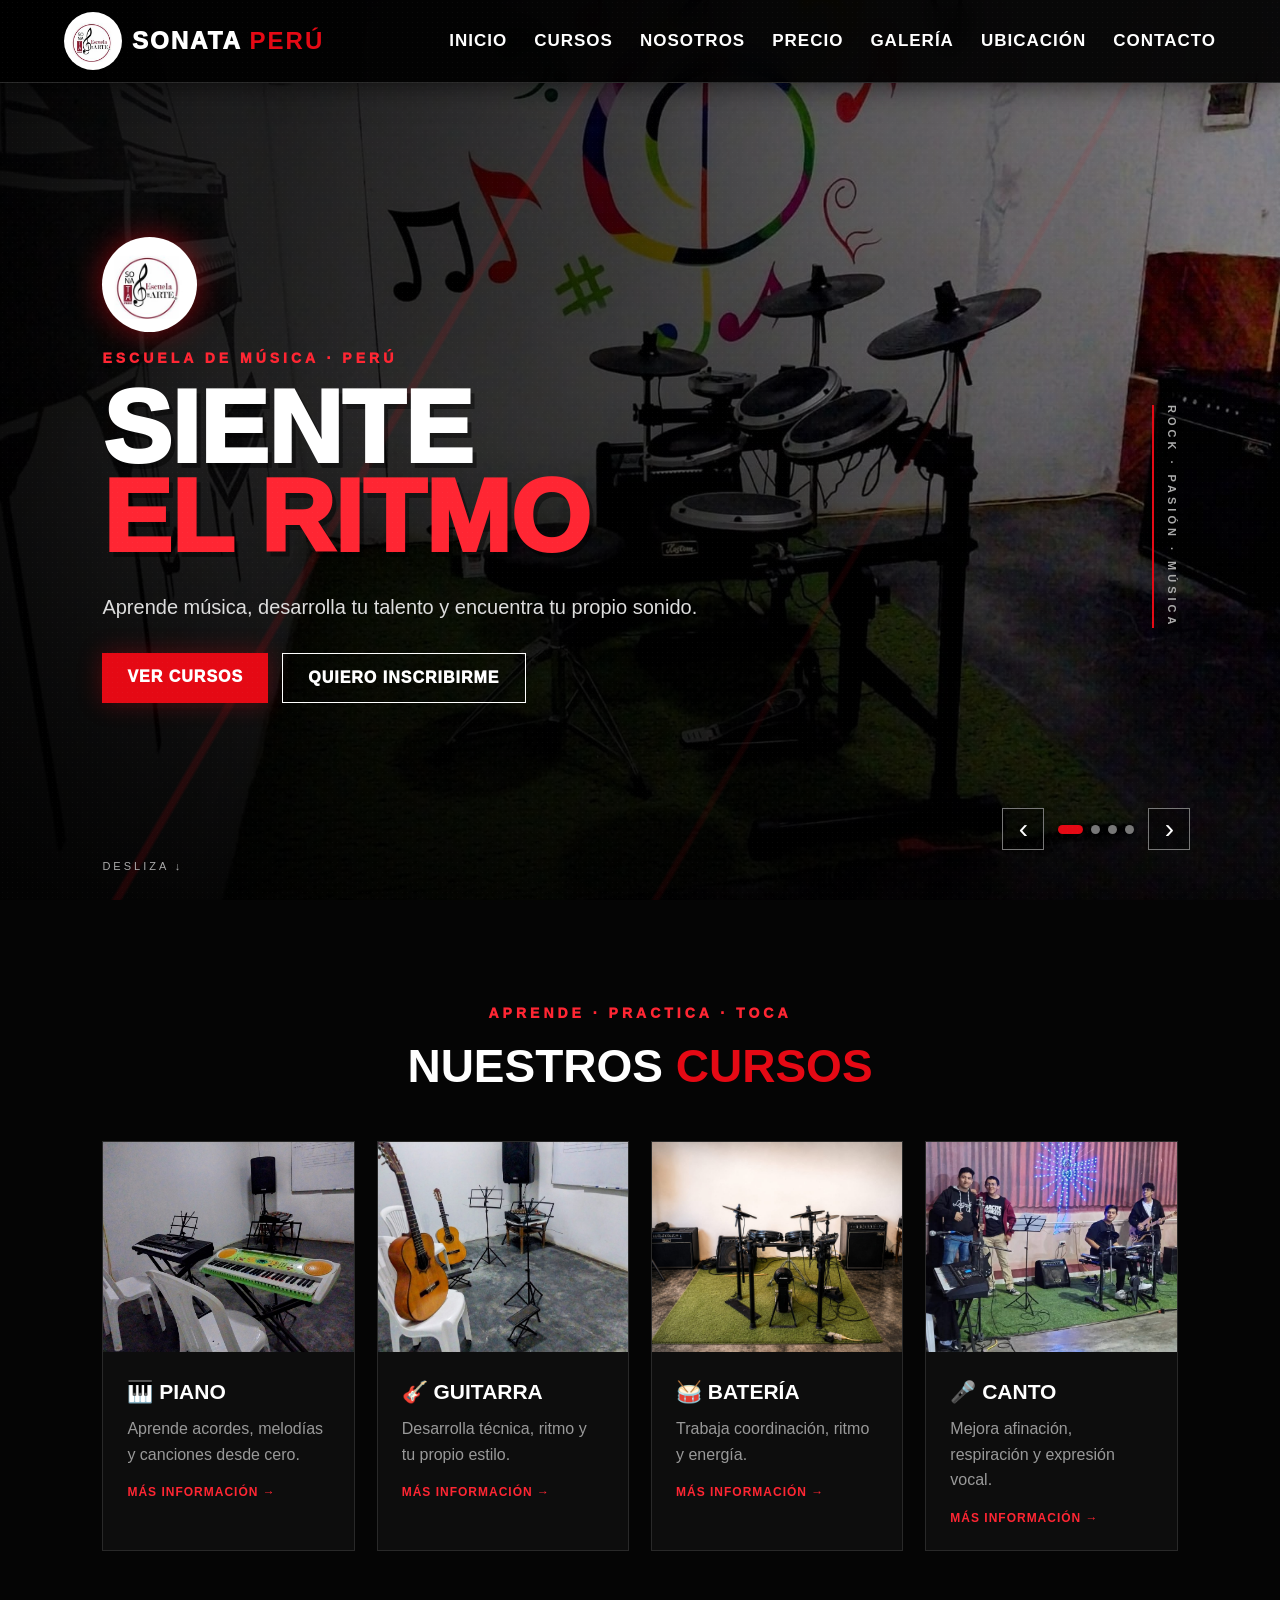
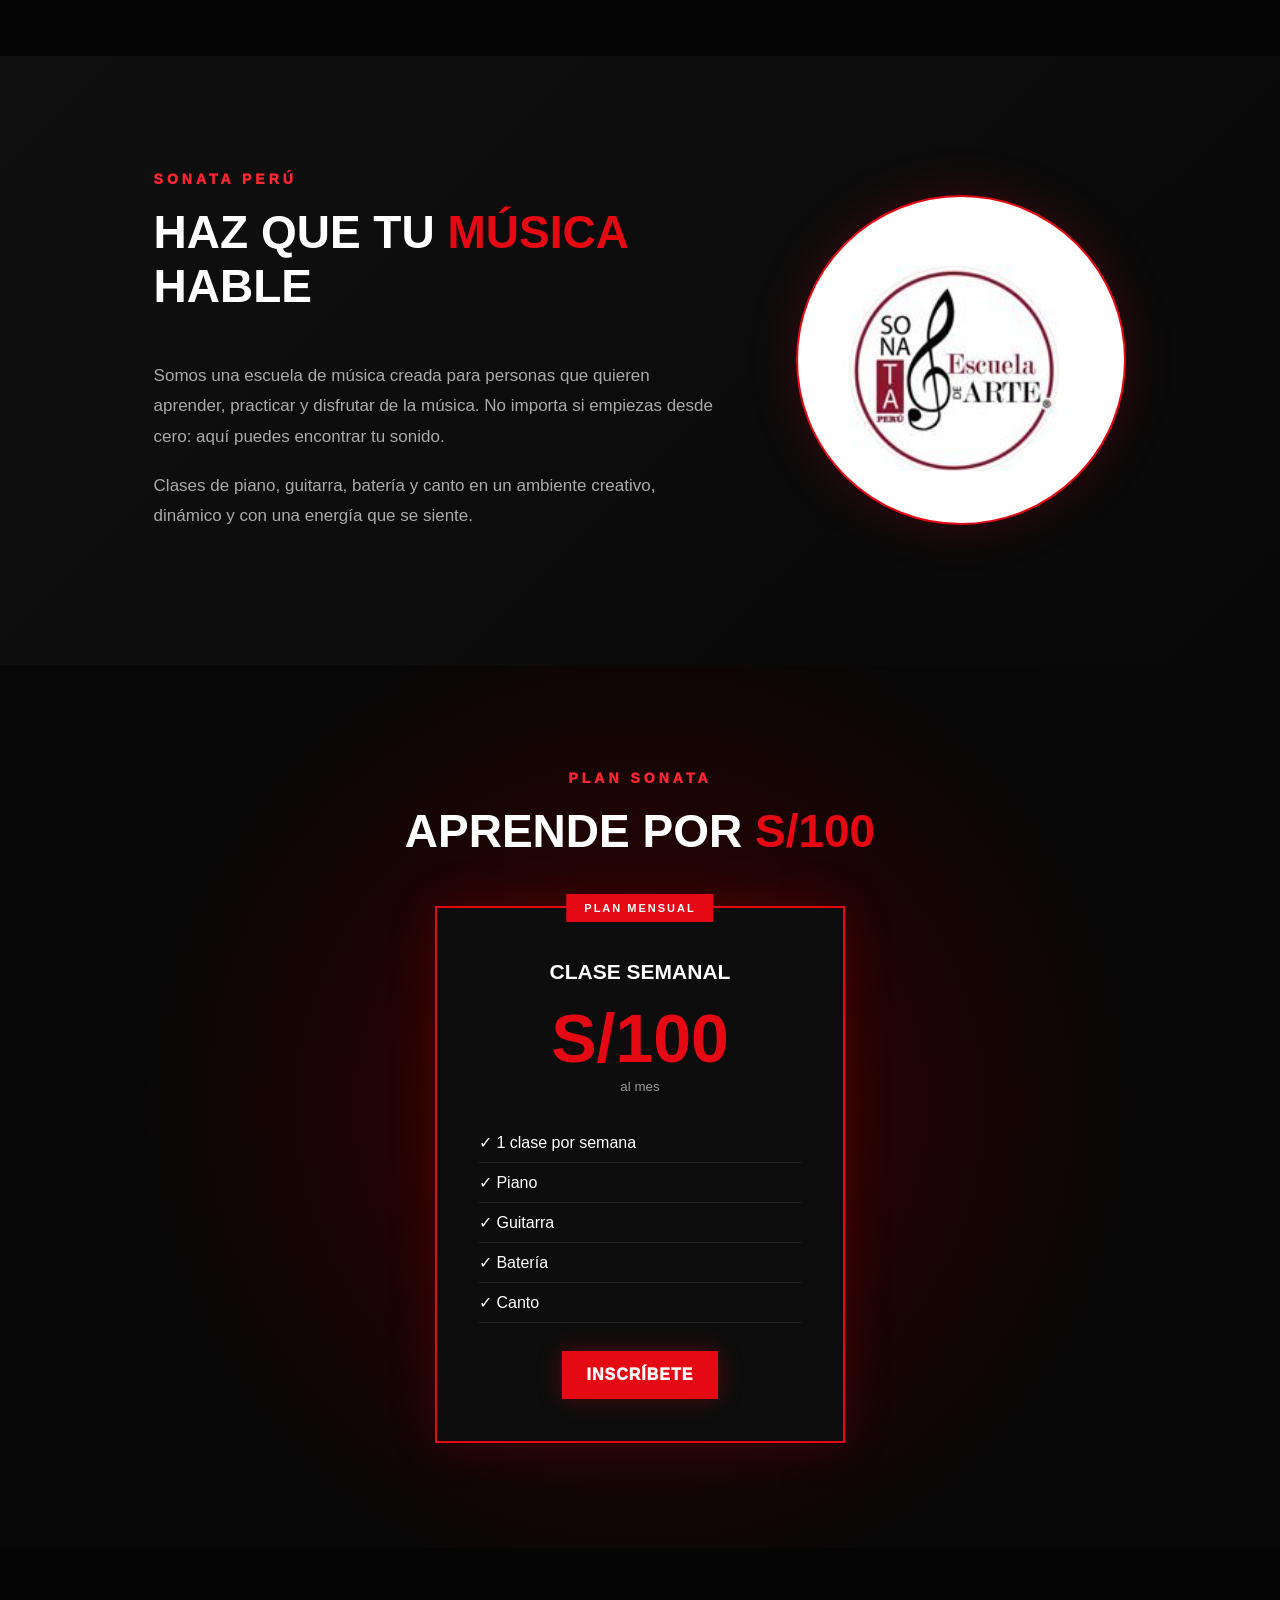
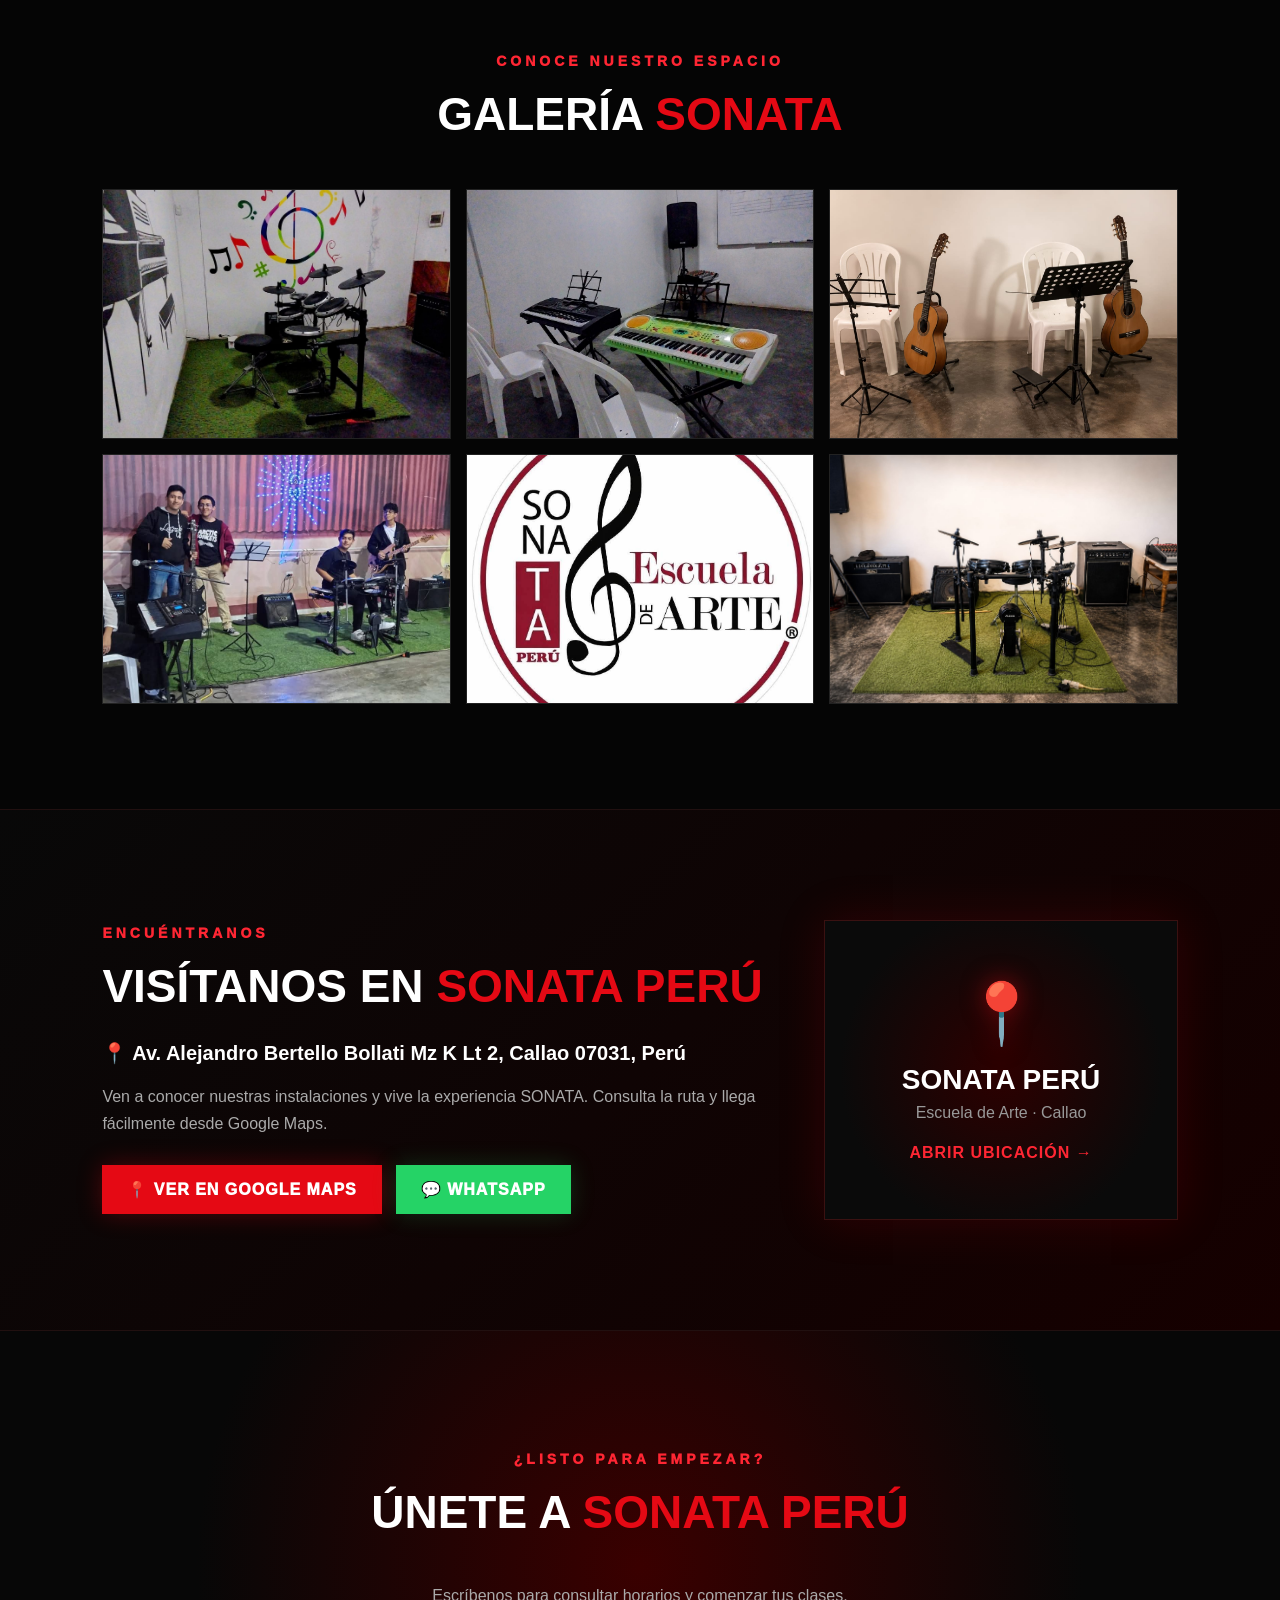
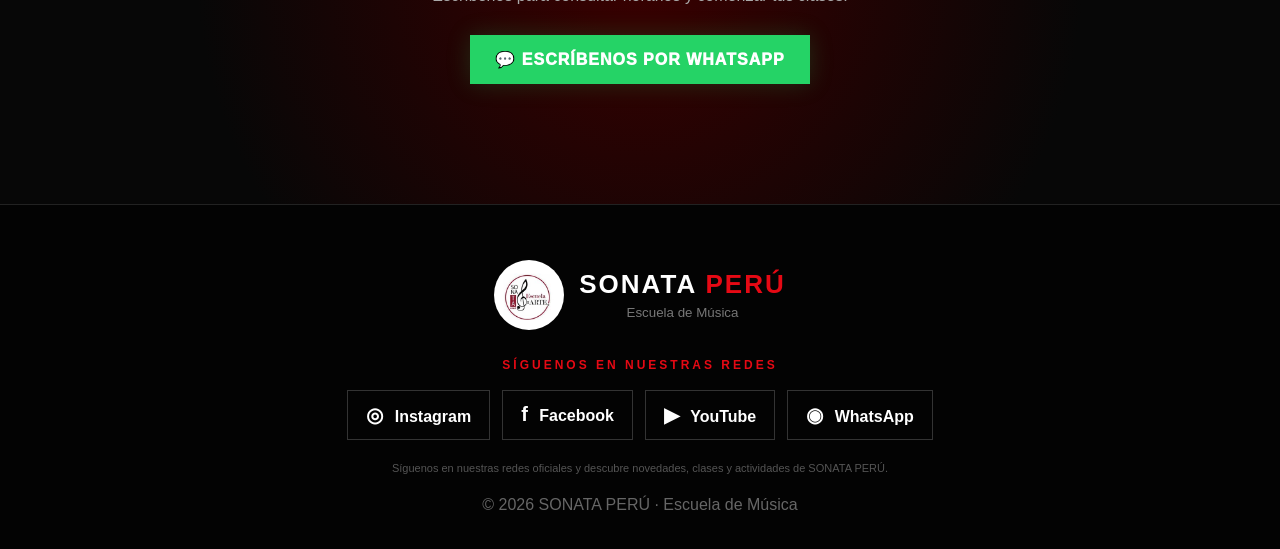
==== index.html @ c135acdc "Add files via upload" ====
<!DOCTYPE html>
<html lang="es">
<head>
<meta charset="UTF-8">
<meta name="viewport" content="width=device-width, initial-scale=1.0">
<title>SONATA PERÚ | Escuela de Música</title>
<link rel="stylesheet" href="estilos.css">
</head>
<body>
<header>
  <a class="brand" href="#inicio">
    <img src="img/logo-sonata.png" alt="Logo SONATA Perú">
    <span>SONATA <b>PERÚ</b></span>
  </a>
  <nav>
    <a href="#inicio">INICIO</a><a href="#cursos">CURSOS</a><a href="#nosotros">NOSOTROS</a><a href="#precio">PRECIO</a><a href="#galeria">GALERÍA</a><a href="#ubicacion">UBICACIÓN</a><a href="#contacto">CONTACTO</a>
  </nav>
</header>

<main>
<section id="inicio" class="hero">
  <div class="rock-lines"></div>
  <div class="slider">
    <div class="slide active" style="background-image:url('img/bateria-sala.jpeg')"></div>
    <div class="slide" style="background-image:url('img/piano-sala.jpeg')"></div>
    <div class="slide" style="background-image:url('img/guitarras.jpeg')"></div>
    <div class="slide" style="background-image:url('img/banda.jpeg')"></div>
  </div>
  <div class="hero-overlay"></div>
  <div class="hero-content">
    <div class="mini-logo"><img src="img/logo-sonata.png" alt="SONATA Perú"></div>
    <p class="eyebrow">ESCUELA DE MÚSICA · PERÚ</p>
    <h1 id="heroTitle">SIENTE<br><span>EL RITMO</span></h1>
    <p id="heroText">Aprende música, desarrolla tu talento y encuentra tu propio sonido.</p>
    <div class="buttons"><a href="#cursos" class="btn primary">VER CURSOS</a><a href="#contacto" class="btn outline">QUIERO INSCRIBIRME</a></div>
  </div>
  <div class="slider-controls"><button id="prev">‹</button><div class="dots"></div><button id="next">›</button></div>
  <div class="scroll">DESLIZA ↓</div>
  <div class="hero-badge">ROCK · PASIÓN · MÚSICA</div>
</section>

<section id="cursos" class="section">
  <p class="eyebrow">APRENDE · PRACTICA · TOCA</p><h2>NUESTROS <span>CURSOS</span></h2>
  <div class="cards">
    <article class="card"><img src="img/piano-sala.jpeg"><div><b>🎹 PIANO</b><p>Aprende acordes, melodías y canciones desde cero.</p><a href="#contacto">MÁS INFORMACIÓN →</a></div></article>
    <article class="card"><img src="img/guitarras.jpeg"><div><b>🎸 GUITARRA</b><p>Desarrolla técnica, ritmo y tu propio estilo.</p><a href="#contacto">MÁS INFORMACIÓN →</a></div></article>
    <article class="card"><img src="img/bateria-estudio.jpeg"><div><b>🥁 BATERÍA</b><p>Trabaja coordinación, ritmo y energía.</p><a href="#contacto">MÁS INFORMACIÓN →</a></div></article>
    <article class="card"><img src="img/banda.jpeg"><div><b>🎤 CANTO</b><p>Mejora afinación, respiración y expresión vocal.</p><a href="#contacto">MÁS INFORMACIÓN →</a></div></article>
  </div>
</section>

<section id="nosotros" class="about">
  <div><p class="eyebrow">SONATA PERÚ</p><h2>HAZ QUE TU <span>MÚSICA</span> HABLE</h2>
  <p>Somos una escuela de música creada para personas que quieren aprender, practicar y disfrutar de la música. No importa si empiezas desde cero: aquí puedes encontrar tu sonido.</p>
  <p>Clases de piano, guitarra, batería y canto en un ambiente creativo, dinámico y con una energía que se siente.</p></div>
  <div class="logo-frame"><img src="img/logo-sonata.png" alt="Logo oficial de SONATA Perú"></div>
</section>

<section id="precio" class="section price-section">
 <p class="eyebrow">PLAN SONATA</p><h2>APRENDE POR <span>S/100</span></h2>
 <div class="price"><div class="price-tag">PLAN MENSUAL</div><h3>CLASE SEMANAL</h3><strong>S/100</strong><small>al mes</small><ul><li>✓ 1 clase por semana</li><li>✓ Piano</li><li>✓ Guitarra</li><li>✓ Batería</li><li>✓ Canto</li></ul><a href="#contacto" class="btn primary">INSCRÍBETE</a></div>
</section>

<section id="galeria" class="section"><p class="eyebrow">CONOCE NUESTRO ESPACIO</p><h2>GALERÍA <span>SONATA</span></h2>
<div class="gallery"><img src="img/bateria-sala.jpeg"><img src="img/piano-sala.jpeg"><img src="img/guitarras2.jpeg"><img src="img/banda.jpeg"><img src="img/guitarras3.jpeg"><img src="img/bateria-estudio.jpeg"></div>
</section>

<section id="ubicacion" class="location-section"><div><p class="eyebrow">ENCUÉNTRANOS</p><h2>VISÍTANOS EN <span>SONATA PERÚ</span></h2><p class="location-address">📍 Av. Alejandro Bertello Bollati Mz K Lt 2, Callao 07031, Perú</p><p class="location-text">Ven a conocer nuestras instalaciones y vive la experiencia SONATA. Consulta la ruta y llega fácilmente desde Google Maps.</p><div class="location-buttons"><a class="btn primary" href="https://maps.app.goo.gl/HPvCJ8mak3hGMn3d7" target="_blank" rel="noopener">📍 VER EN GOOGLE MAPS</a><a class="btn whatsapp" href="https://wa.me/51992581904?text=Hola%20SONATA%20PER%C3%9A%2C%20quiero%20informaci%C3%B3n%20sobre%20las%20clases.">💬 WHATSAPP</a></div></div><div class="map-card"><div class="map-icon">📍</div><strong>SONATA PERÚ</strong><span>Escuela de Arte · Callao</span><a href="https://maps.app.goo.gl/HPvCJ8mak3hGMn3d7" target="_blank" rel="noopener">ABRIR UBICACIÓN →</a></div></section>

<section id="contacto" class="contact"><p class="eyebrow">¿LISTO PARA EMPEZAR?</p><h2>ÚNETE A <span>SONATA PERÚ</span></h2><p>Escríbenos para consultar horarios y comenzar tus clases.</p><a class="btn whatsapp" href="https://wa.me/51992581904?text=Hola%20SONATA%20PER%C3%9A%2C%20quiero%20informaci%C3%B3n%20sobre%20las%20clases.">💬 ESCRÍBENOS POR WHATSAPP</a></section>
</main>

<footer>
  <div class="footer-brand"><img src="img/logo-sonata.png" alt="SONATA Perú"><div><strong>SONATA <span>PERÚ</span></strong><small>Escuela de Música</small></div></div>
  <div class="social-title">SÍGUENOS EN NUESTRAS REDES</div>
  <div class="socials">
    <a href="https://www.instagram.com/sonataperu/" target="_blank" rel="noopener" aria-label="Instagram"><span>◎</span> Instagram</a>
    <a href="https://www.facebook.com/share/g/1BpsoDe1qm/" target="_blank" rel="noopener" aria-label="Facebook"><span>f</span> Facebook</a>
    <a href="https://www.youtube.com/@sonataperu9492" target="_blank" rel="noopener" aria-label="YouTube"><span>▶</span> YouTube</a>
    <a href="https://wa.me/51992581904" aria-label="WhatsApp"><span>◉</span> WhatsApp</a>
  </div>
  <p class="social-note">Síguenos en nuestras redes oficiales y descubre novedades, clases y actividades de SONATA PERÚ.</p>
  <p>© 2026 SONATA PERÚ · Escuela de Música</p>
</footer>
<script src="script.js"></script>
</body>
</html>
---- estilos.css ----
*{margin:0;padding:0;box-sizing:border-box;scroll-behavior:smooth}
:root{--red:#e50914;--red2:#ff2633;--black:#050505;--dark:#101010;--gray:#999}
body{font-family:Arial,Helvetica,sans-serif;background:var(--black);color:#fff;overflow-x:hidden}
body:before{content:"";position:fixed;inset:0;pointer-events:none;opacity:.035;background-image:radial-gradient(#fff .7px,transparent .7px);background-size:5px 5px;z-index:2000}
header{position:fixed;top:0;left:0;width:100%;padding:12px 5%;display:flex;justify-content:space-between;align-items:center;background:rgba(0,0,0,.92);backdrop-filter:blur(10px);z-index:1000;border-bottom:1px solid #292929;box-shadow:0 4px 25px rgba(0,0,0,.5)}
.brand{display:flex;align-items:center;gap:10px;color:#fff;text-decoration:none}.brand img{width:58px;height:58px;object-fit:contain;border-radius:50%;background:#fff;padding:2px}.brand>span{font-size:24px;font-weight:950;letter-spacing:2px}.brand b{color:var(--red)}
nav{display:flex;gap:27px;align-items:center}nav a{color:#fff;text-decoration:none;font-size:17px;font-weight:900;letter-spacing:1px;transition:.3s;position:relative}nav a:after{content:"";position:absolute;left:0;bottom:-7px;width:0;height:2px;background:var(--red);transition:.3s}nav a:hover{color:var(--red)}nav a:hover:after{width:100%}
.hero{height:100vh;min-height:680px;position:relative;overflow:hidden;display:flex;align-items:center;padding:100px 8% 60px}.slider,.slide,.hero-overlay{position:absolute;inset:0}.slide{background-size:cover;background-position:center;opacity:0;transform:scale(1.06);transition:opacity 1s ease,transform 5s ease}.slide.active{opacity:1;transform:scale(1)}
.hero-overlay{background:linear-gradient(90deg,rgba(0,0,0,.93) 0%,rgba(0,0,0,.67) 48%,rgba(0,0,0,.25) 100%),linear-gradient(0deg,rgba(0,0,0,.8),transparent 50%)}
.rock-lines{position:absolute;inset:0;z-index:2;pointer-events:none;background:linear-gradient(120deg,transparent 0 35%,rgba(229,9,20,.12) 35.2% 35.5%,transparent 35.7% 65%,rgba(229,9,20,.08) 65.2% 65.4%,transparent 65.6%)}
.hero-content{position:relative;z-index:3;max-width:760px}.mini-logo{width:95px;height:95px;border-radius:50%;background:#fff;padding:4px;margin-bottom:18px;box-shadow:0 0 30px rgba(229,9,20,.55)}.mini-logo img{width:100%;height:100%;object-fit:contain;border-radius:50%}.eyebrow{color:var(--red2);font-weight:950;letter-spacing:4px;font-size:14px;margin-bottom:18px}.hero h1{font-size:clamp(58px,8vw,110px);line-height:.86;font-weight:950;text-shadow:4px 5px 0 rgba(0,0,0,.4)}.hero h1 span{color:var(--red2)}.hero-content>p:not(.eyebrow){font-size:20px;line-height:1.6;color:#ddd;max-width:620px;margin:30px 0}.buttons{display:flex;gap:14px;flex-wrap:wrap}.btn{display:inline-block;padding:15px 25px;text-decoration:none;font-weight:950;letter-spacing:1px;transition:.3s}.primary{background:var(--red);color:#fff;box-shadow:0 0 25px rgba(229,9,20,.3)}.primary:hover{background:#fff;color:var(--red);transform:translateY(-3px);box-shadow:0 0 30px rgba(255,255,255,.25)}.outline{border:1px solid #fff;color:#fff}.outline:hover{background:#fff;color:#000}
.hero-badge{position:absolute;z-index:4;right:8%;top:45%;writing-mode:vertical-rl;letter-spacing:4px;font-weight:900;color:#aaa;font-size:11px;border-left:2px solid var(--red);padding-left:12px}.slider-controls{position:absolute;z-index:5;right:7%;bottom:50px;display:flex;align-items:center;gap:14px}.slider-controls button{background:rgba(0,0,0,.35);color:#fff;border:1px solid #777;width:42px;height:42px;font-size:28px;cursor:pointer}.dots{display:flex;gap:8px}.dot{width:9px;height:9px;border-radius:50%;background:#777;cursor:pointer}.dot.active{background:var(--red);width:25px;border-radius:5px}.scroll{position:absolute;z-index:4;bottom:28px;left:8%;font-size:11px;letter-spacing:3px;color:#aaa}
.section{padding:105px 8%;text-align:center}.section h2,.about h2,.contact h2{font-size:46px;margin-bottom:48px}.section h2 span,.about h2 span,.contact h2 span{color:var(--red)}
.cards{display:grid;grid-template-columns:repeat(4,1fr);gap:22px}.card{background:#0d0d0d;border:1px solid #292929;text-align:left;transition:.3s;overflow:hidden;position:relative}.card:before{content:"";position:absolute;top:0;left:0;width:100%;height:3px;background:var(--red);transform:scaleX(0);transform-origin:left;transition:.3s}.card:hover:before{transform:scaleX(1)}.card:hover{transform:translateY(-8px);border-color:var(--red);box-shadow:0 15px 40px rgba(229,9,20,.2)}.card img{width:100%;height:210px;object-fit:cover}.card div{padding:24px}.card b{font-size:21px}.card p{color:#999;line-height:1.6;margin-top:12px}.card a{display:inline-block;margin-top:18px;color:var(--red2);font-size:12px;font-weight:900;text-decoration:none;letter-spacing:1px}
.about{padding:115px 12%;display:grid;grid-template-columns:1.5fr .8fr;gap:80px;align-items:center;background:linear-gradient(135deg,#101010,#080808)}.about p:not(.eyebrow){color:#aaa;line-height:1.8;font-size:17px;margin-bottom:18px}.logo-frame{width:330px;height:330px;margin:auto;border:2px solid var(--red);border-radius:50%;padding:20px;background:#fff;box-shadow:0 0 50px rgba(229,9,20,.2)}.logo-frame img{width:100%;height:100%;object-fit:contain;border-radius:50%}
.price-section{background:radial-gradient(circle at center,#3b0000,#070707 65%)}.price{max-width:410px;margin:auto;background:#0d0d0d;border:2px solid var(--red);padding:42px;box-shadow:0 0 45px rgba(229,9,20,.2);position:relative}.price-tag{position:absolute;top:0;left:50%;transform:translate(-50%,-50%);background:var(--red);padding:8px 18px;font-size:11px;font-weight:900;letter-spacing:2px}.price h3{font-size:21px;margin-top:10px}.price strong{display:block;font-size:68px;color:var(--red);margin:15px 0 0}.price small{color:#999}.price ul{list-style:none;text-align:left;margin:28px 0}.price li{padding:10px 0;border-bottom:1px solid #252525}
.gallery{display:grid;grid-template-columns:repeat(3,1fr);gap:15px}.gallery img{width:100%;height:250px;object-fit:cover;transition:.3s;border:1px solid #222}.gallery img:hover{transform:scale(1.02);filter:brightness(1.15);border-color:var(--red)}
.location-section{padding:110px 8%;display:grid;grid-template-columns:1.5fr .8fr;gap:60px;align-items:center;background:linear-gradient(135deg,#080808,#160000);border-top:1px solid #211010;border-bottom:1px solid #211010}.location-section h2{font-size:46px;margin-bottom:25px}.location-section h2 span{color:var(--red)}.location-address{font-size:20px;font-weight:900;line-height:1.5;margin-bottom:15px}.location-text{color:#aaa;line-height:1.7;max-width:700px;margin-bottom:28px}.location-buttons{display:flex;gap:14px;flex-wrap:wrap}.map-card{min-height:300px;border:1px solid #3a1111;background:radial-gradient(circle at center,#2d0000,#0a0a0a 70%);display:flex;flex-direction:column;justify-content:center;align-items:center;text-align:center;padding:35px;box-shadow:0 0 45px rgba(229,9,20,.15)}.map-icon{font-size:60px;margin-bottom:15px;filter:drop-shadow(0 0 12px rgba(229,9,20,.5))}.map-card strong{font-size:28px}.map-card span{color:#999;margin:8px 0 22px}.map-card a{color:var(--red2);font-weight:900;text-decoration:none;letter-spacing:1px}.map-card a:hover{color:#fff}
.contact{text-align:center;padding:120px 8%;background:radial-gradient(circle,#3a0000,#070707 65%)}.contact>p:not(.eyebrow){color:#aaa;margin-bottom:30px}.whatsapp{background:#25d366;color:#fff;box-shadow:0 0 25px rgba(37,211,102,.2)}.whatsapp:hover{transform:scale(1.04)}
footer{padding:55px 8% 35px;text-align:center;background:#030303;border-top:1px solid #222}.footer-brand{display:flex;justify-content:center;align-items:center;gap:15px;margin-bottom:28px}.footer-brand img{width:70px;height:70px;object-fit:contain;background:#fff;border-radius:50%;padding:3px}.footer-brand strong{display:block;font-size:26px;letter-spacing:2px}.footer-brand strong span{color:var(--red)}.footer-brand small{display:block;color:#777;margin-top:5px}.social-title{font-size:12px;letter-spacing:3px;color:var(--red);font-weight:900;margin-bottom:18px}.socials{display:flex;justify-content:center;gap:12px;flex-wrap:wrap}.socials a{min-width:130px;padding:12px 18px;border:1px solid #333;color:#fff;text-decoration:none;font-weight:800;transition:.3s}.socials a:hover{border-color:var(--red);color:var(--red);transform:translateY(-3px)}.socials span{font-size:20px;margin-right:7px}.social-note{color:#555;font-size:11px;margin:20px auto;max-width:650px;line-height:1.5}footer>p:last-child{color:#666;margin-top:15px}
@media(max-width:1000px){header{padding:10px 4%;flex-direction:column;gap:10px}.brand img{width:48px;height:48px}.brand>span{font-size:20px}nav{gap:15px;flex-wrap:wrap;justify-content:center}nav a{font-size:14px}.cards{grid-template-columns:repeat(2,1fr)}.about{padding:90px 8%}.hero-badge{display:none}}
@media(max-width:600px){.location-section{grid-template-columns:1fr;padding:80px 8%}.location-section h2{font-size:34px}.location-address{font-size:17px}.map-card{min-height:250px}.location-buttons .btn{width:100%;text-align:center}
nav{gap:9px}nav a{font-size:11px}.hero{padding:115px 7% 60px}.mini-logo{width:70px;height:70px}.hero h1{font-size:55px}.hero-content>p:not(.eyebrow){font-size:16px}.slider-controls{right:7%;bottom:35px}.scroll{display:none}.cards,.gallery{grid-template-columns:1fr}.section h2,.about h2,.contact h2{font-size:34px}.about{grid-template-columns:1fr;padding:80px 8%}.gallery img{height:230px}.logo-frame{width:250px;height:250px}.socials a{width:100%;max-width:280px}}
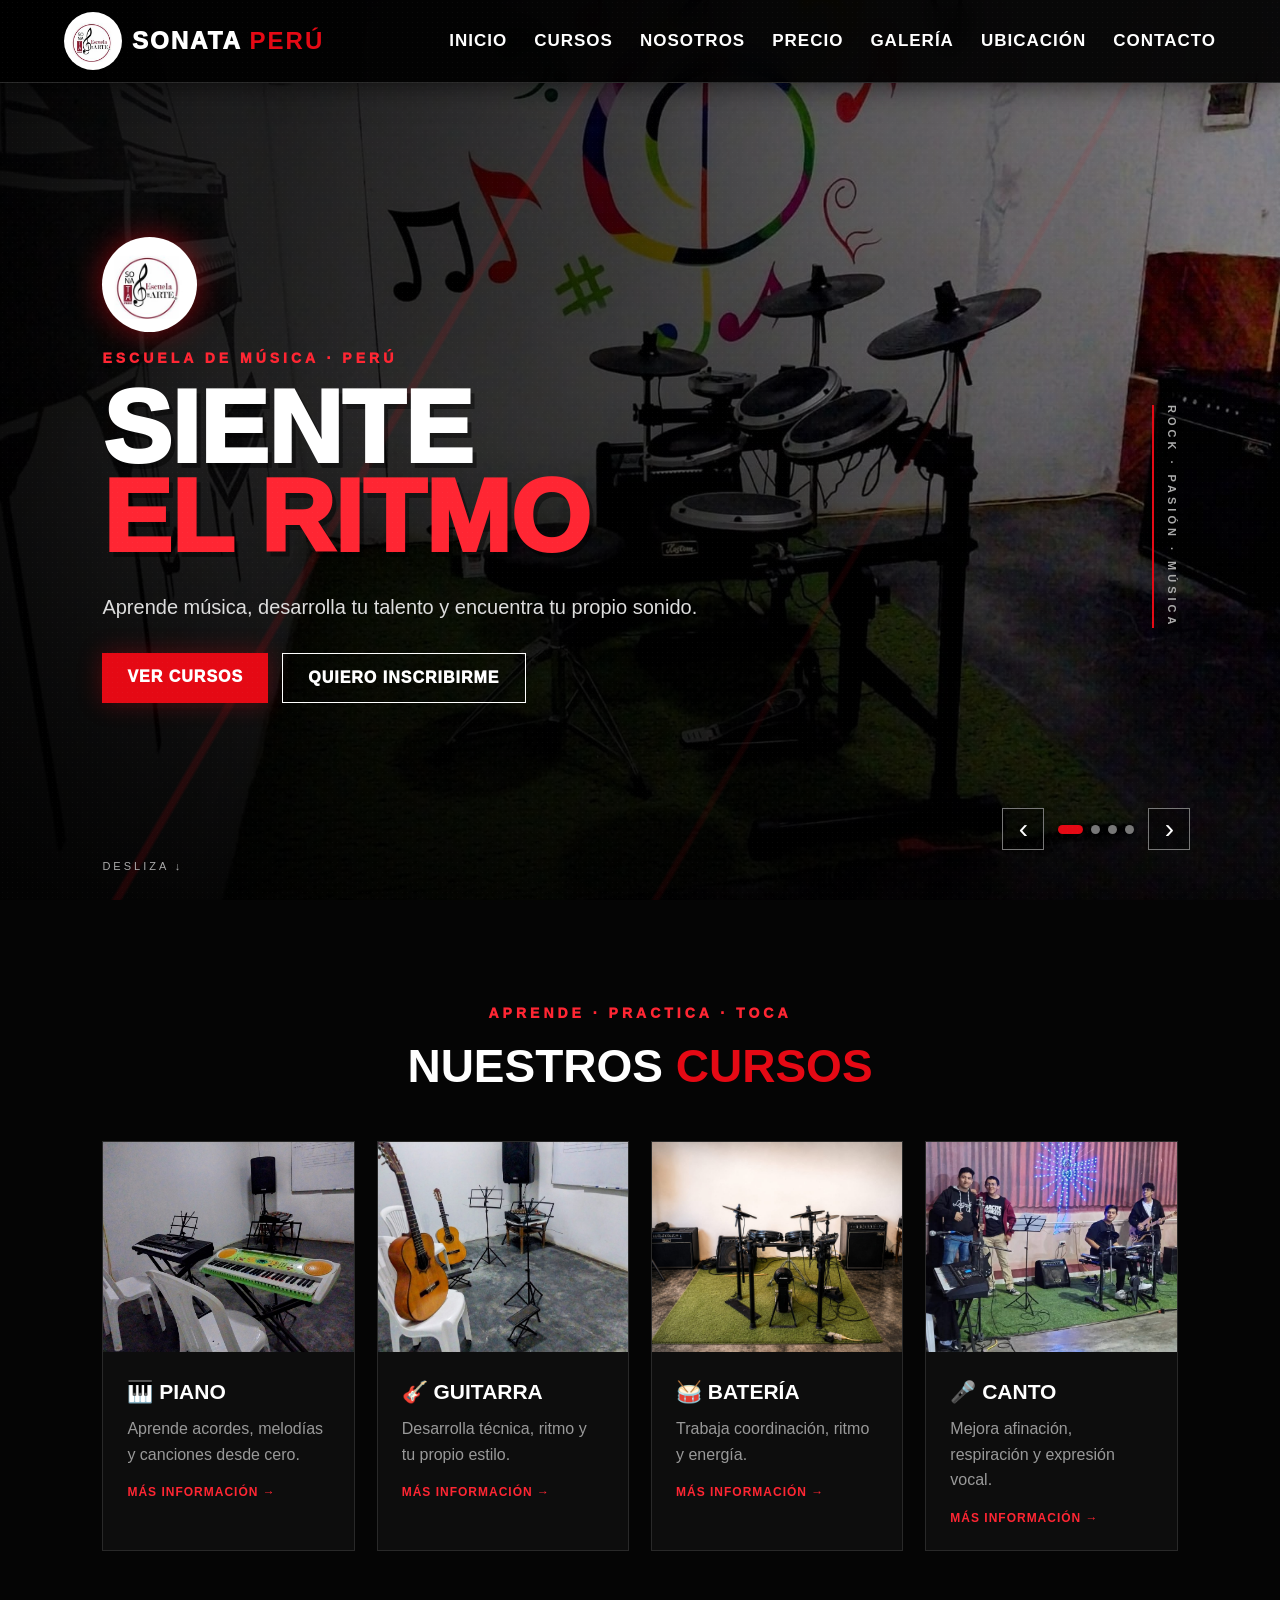
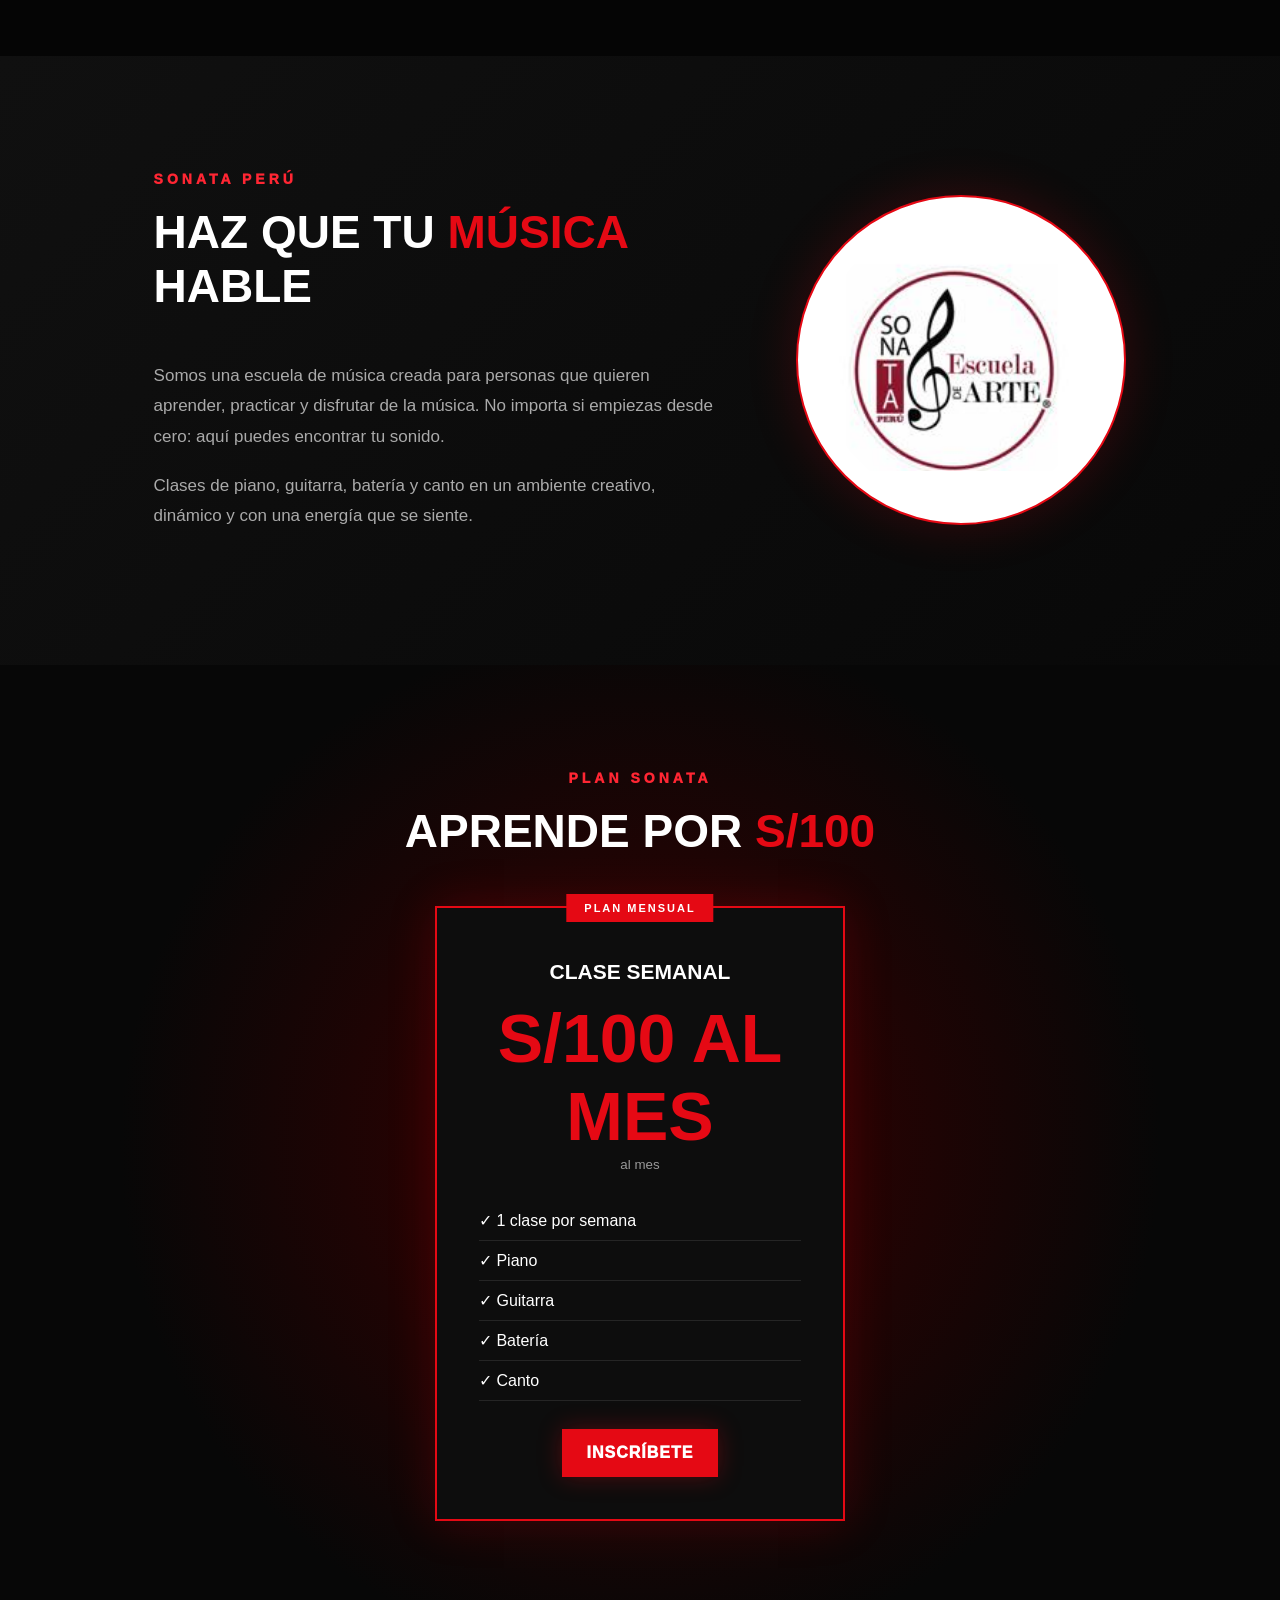
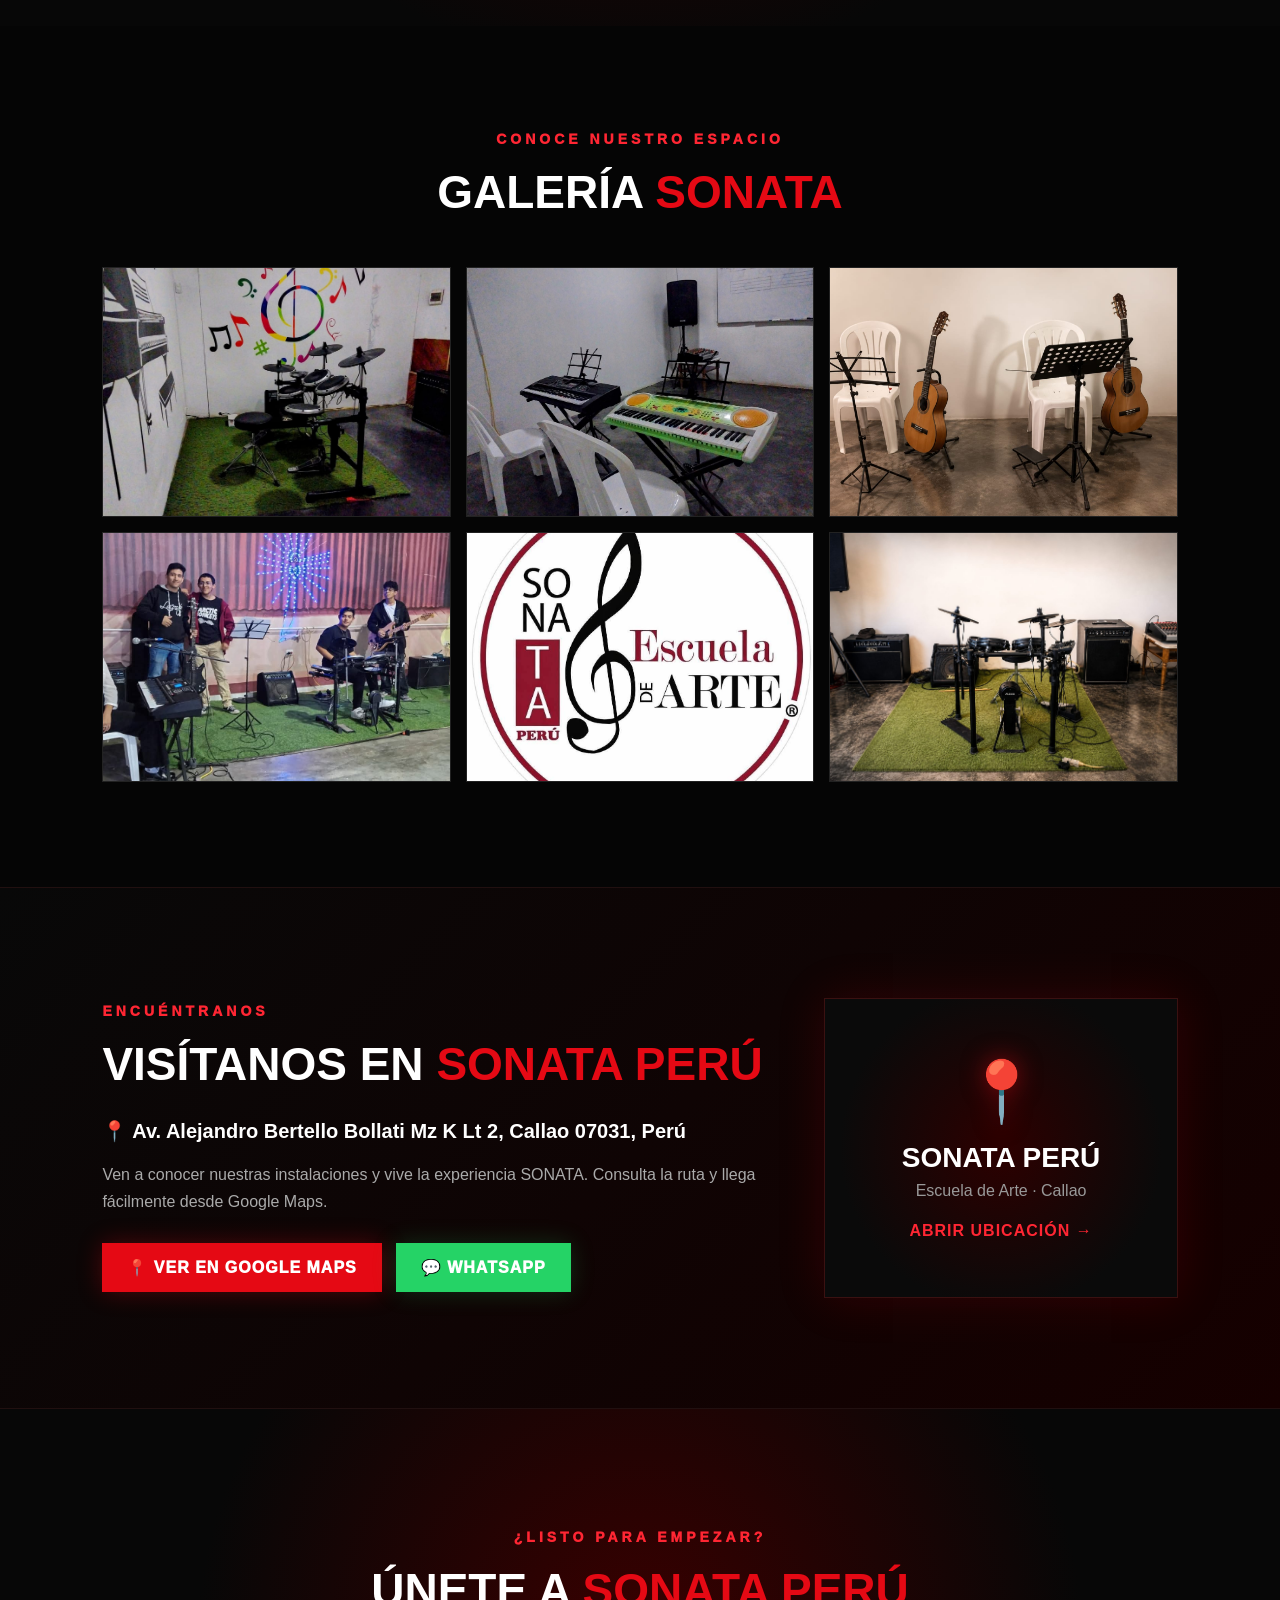
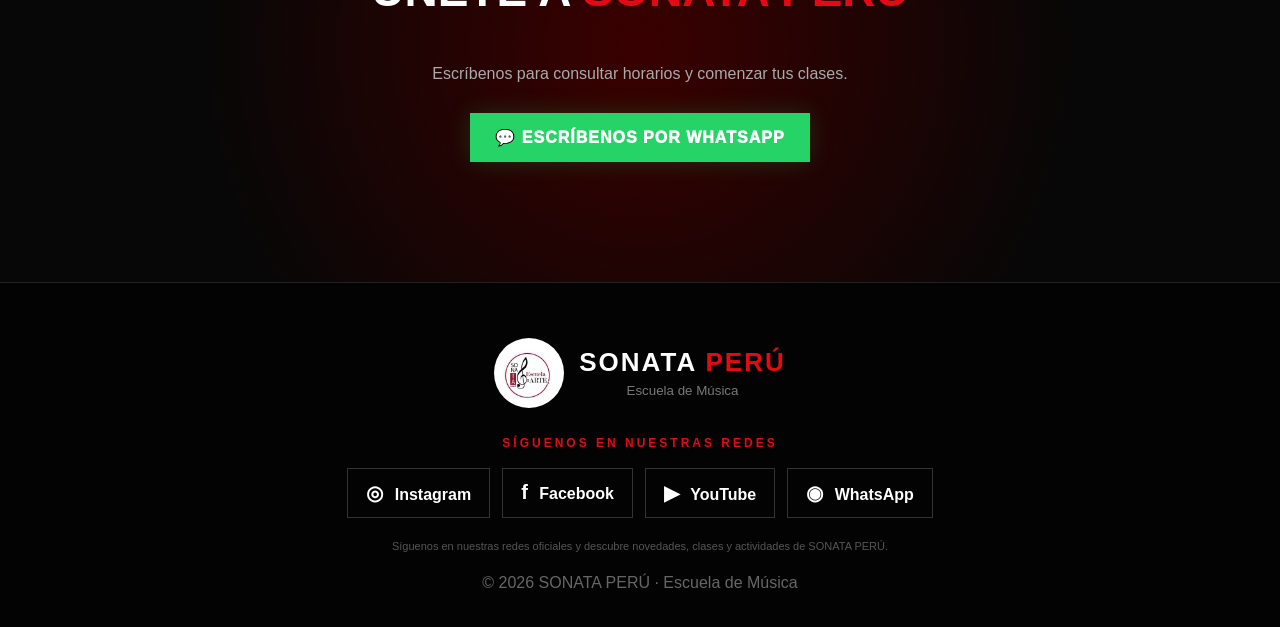
==== commit 0320158d: "Update index.html" ====
--- a/index.html
+++ b/index.html
@@ -5,6 +5,7 @@
 <meta name="viewport" content="width=device-width, initial-scale=1.0">
 <title>SONATA PERÚ | Escuela de Música</title>
 <link rel="stylesheet" href="estilos.css">
+  <link rel="icon" type="image/png" href="/img/logo-sonata.png">
 </head>
 <body>
 <header>
@@ -58,7 +59,7 @@
 
 <section id="precio" class="section price-section">
  <p class="eyebrow">PLAN SONATA</p><h2>APRENDE POR <span>S/100</span></h2>
- <div class="price"><div class="price-tag">PLAN MENSUAL</div><h3>CLASE SEMANAL</h3><strong>S/100</strong><small>al mes</small><ul><li>✓ 1 clase por semana</li><li>✓ Piano</li><li>✓ Guitarra</li><li>✓ Batería</li><li>✓ Canto</li></ul><a href="#contacto" class="btn primary">INSCRÍBETE</a></div>
+ <div class="price"><div class="price-tag">PLAN MENSUAL</div><h3>CLASE SEMANAL</h3><strong>S/100 AL MES</strong><small>al mes</small><ul><li>✓ 1 clase por semana</li><li>✓ Piano</li><li>✓ Guitarra</li><li>✓ Batería</li><li>✓ Canto</li></ul><a href="#contacto" class="btn primary">INSCRÍBETE</a></div>
 </section>
 
 <section id="galeria" class="section"><p class="eyebrow">CONOCE NUESTRO ESPACIO</p><h2>GALERÍA <span>SONATA</span></h2>
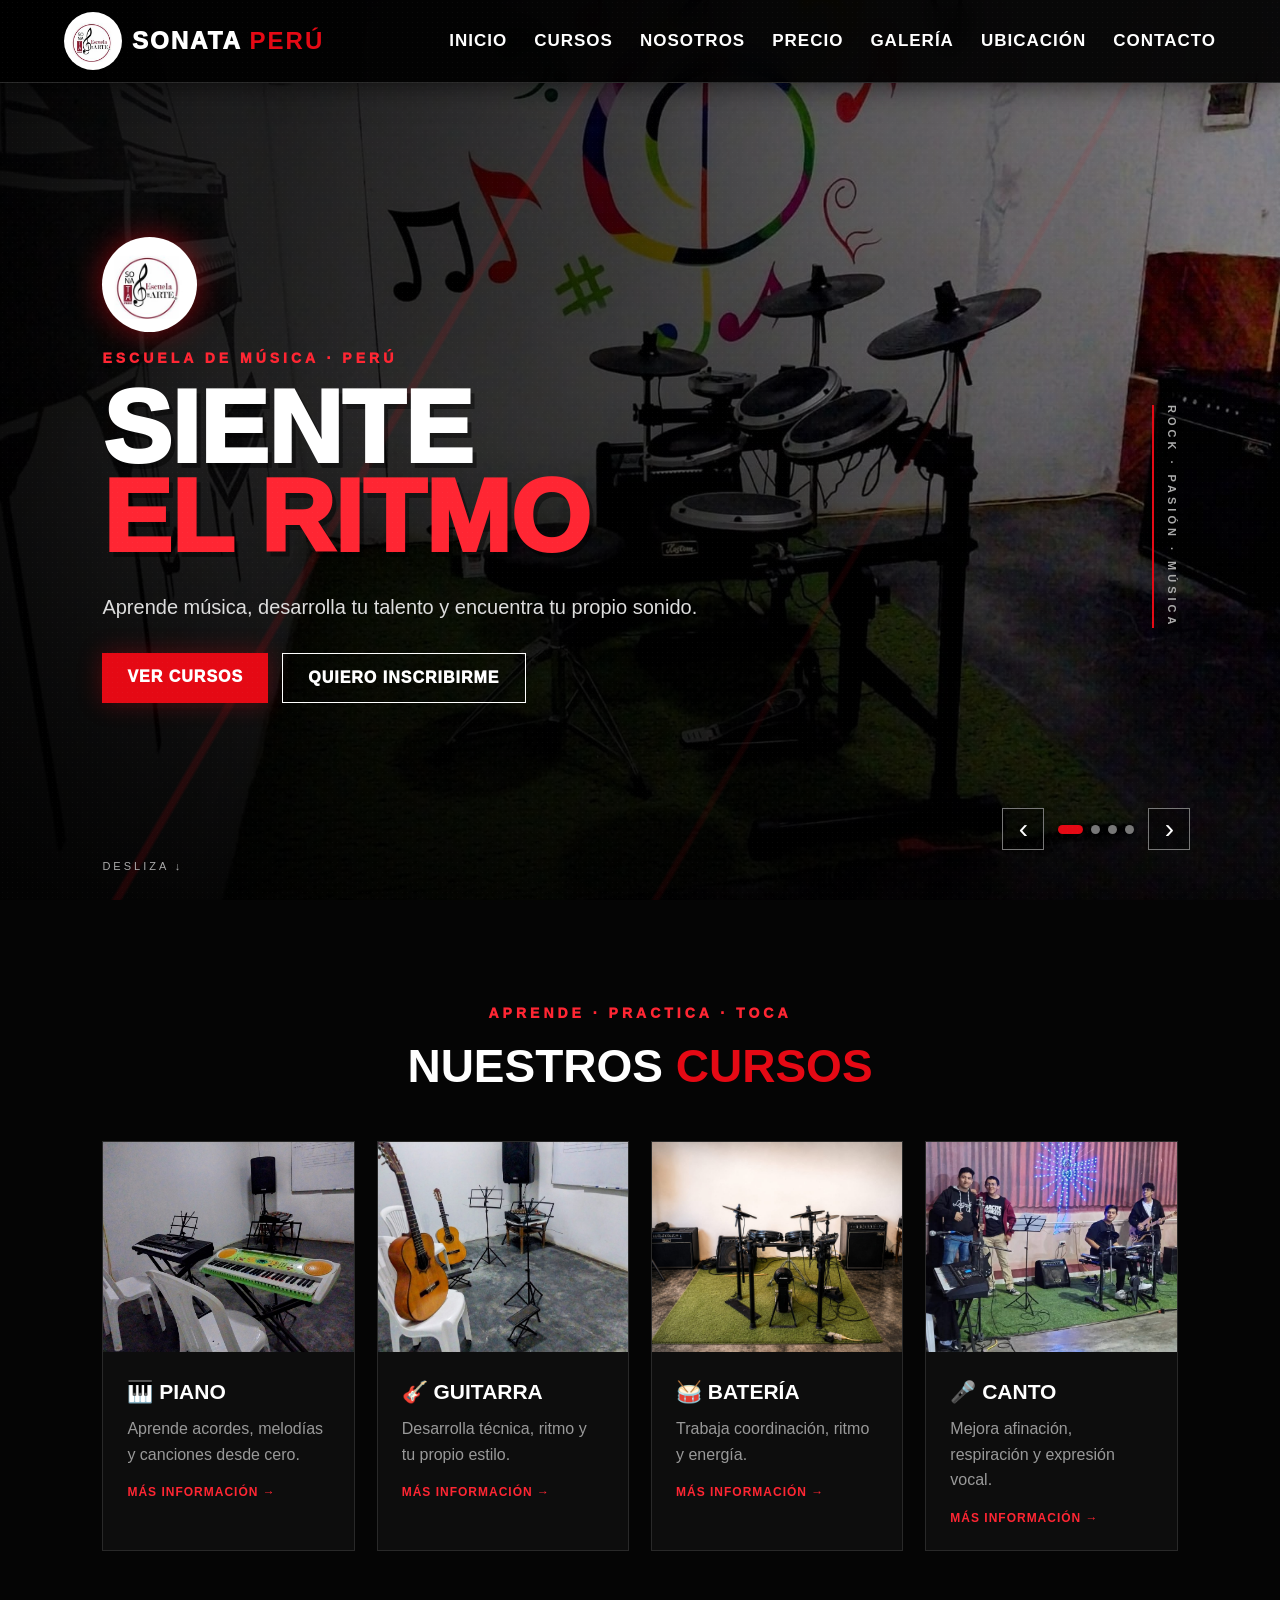
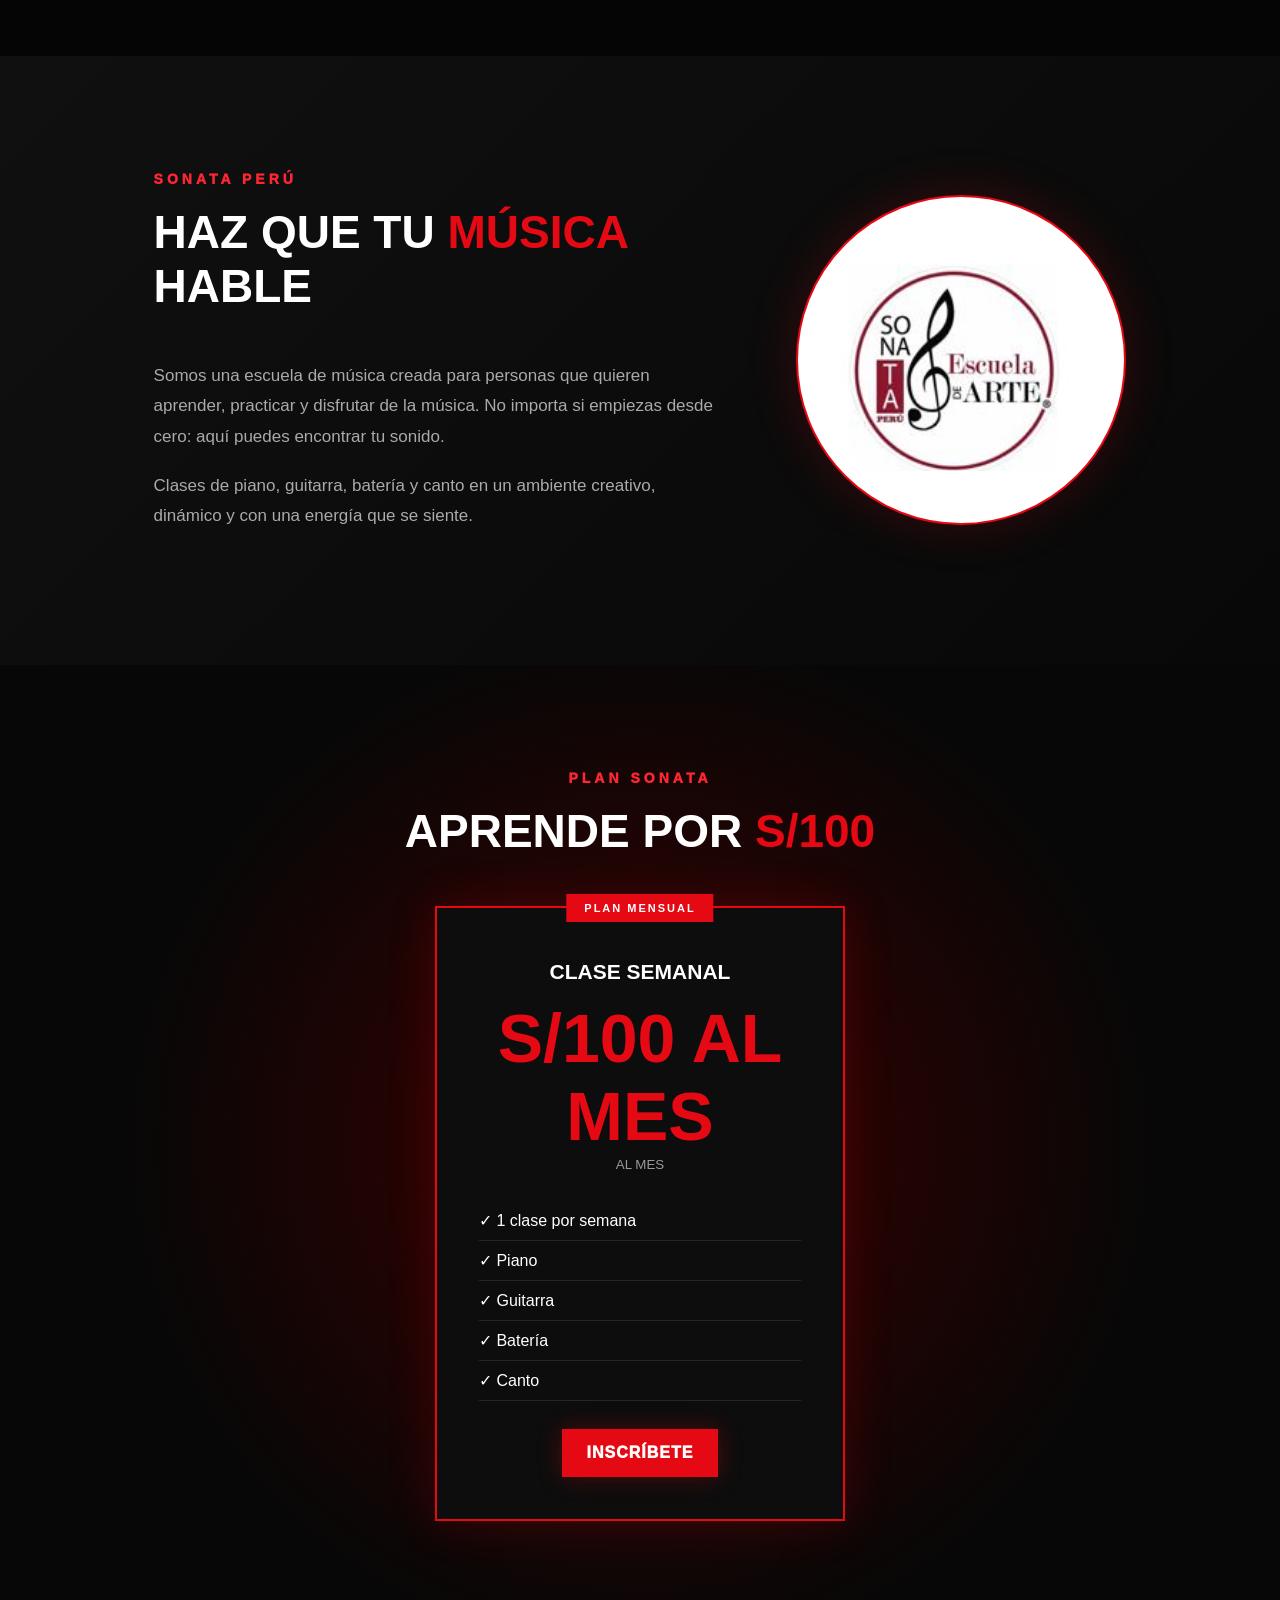
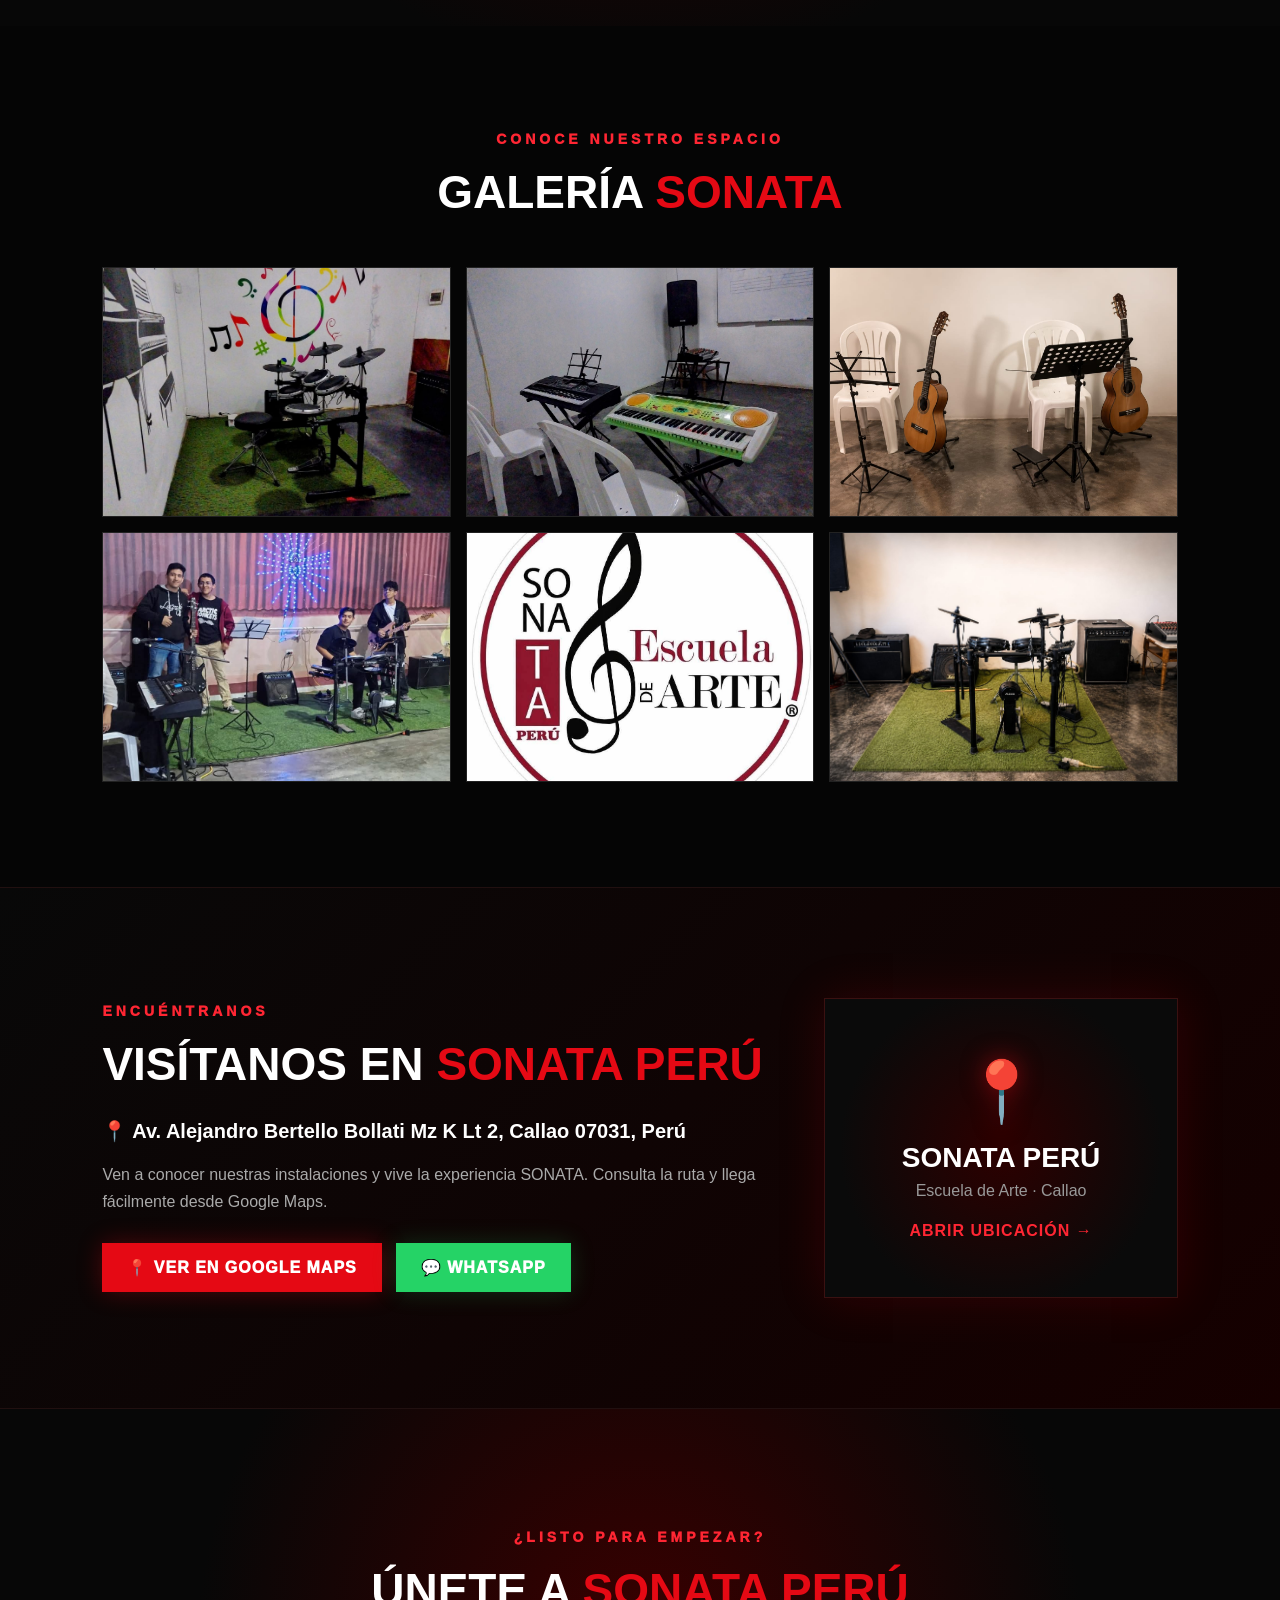
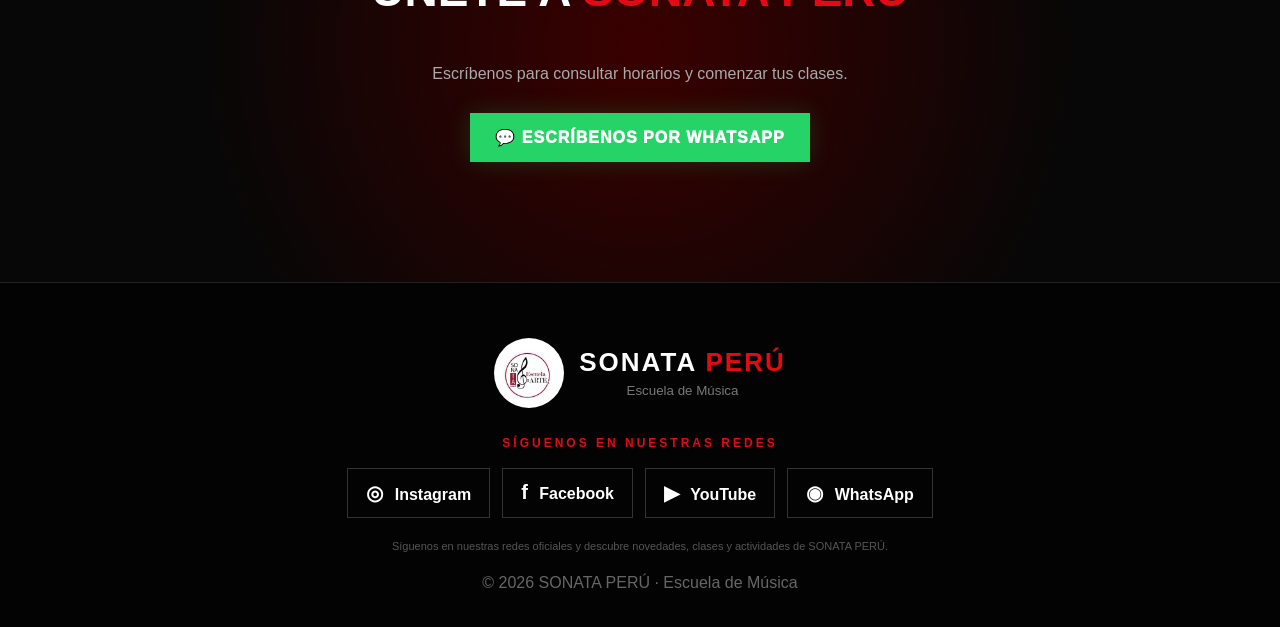
==== commit 2591de8e: "Update index.html" ====
--- a/index.html
+++ b/index.html
@@ -59,7 +59,7 @@
 
 <section id="precio" class="section price-section">
  <p class="eyebrow">PLAN SONATA</p><h2>APRENDE POR <span>S/100</span></h2>
- <div class="price"><div class="price-tag">PLAN MENSUAL</div><h3>CLASE SEMANAL</h3><strong>S/100 AL MES</strong><small>al mes</small><ul><li>✓ 1 clase por semana</li><li>✓ Piano</li><li>✓ Guitarra</li><li>✓ Batería</li><li>✓ Canto</li></ul><a href="#contacto" class="btn primary">INSCRÍBETE</a></div>
+ <div class="price"><div class="price-tag">PLAN MENSUAL</div><h3>CLASE SEMANAL</h3><strong>S/100 AL MES</strong><small id="mes">AL MES</small><ul><li>✓ 1 clase por semana</li><li>✓ Piano</li><li>✓ Guitarra</li><li>✓ Batería</li><li>✓ Canto</li></ul><a href="#contacto" class="btn primary">INSCRÍBETE</a></div>
 </section>
 
 <section id="galeria" class="section"><p class="eyebrow">CONOCE NUESTRO ESPACIO</p><h2>GALERÍA <span>SONATA</span></h2>
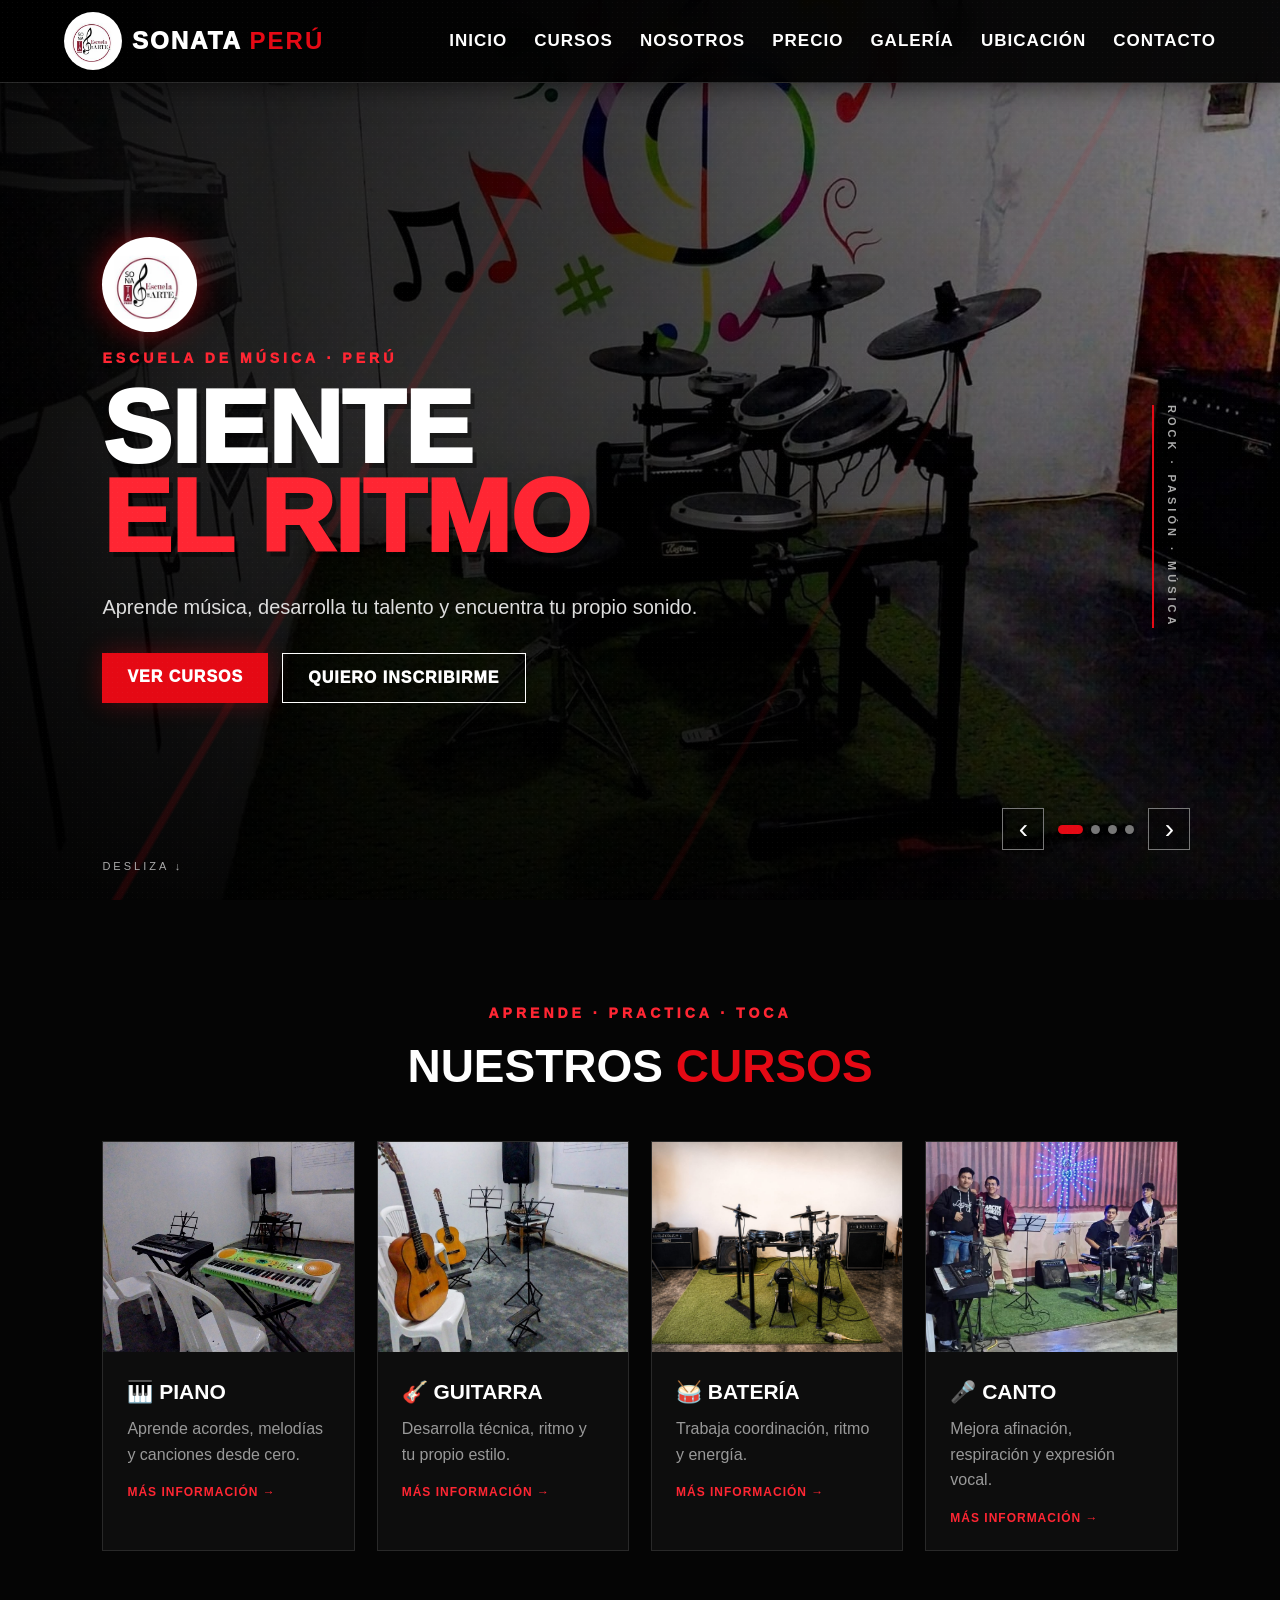
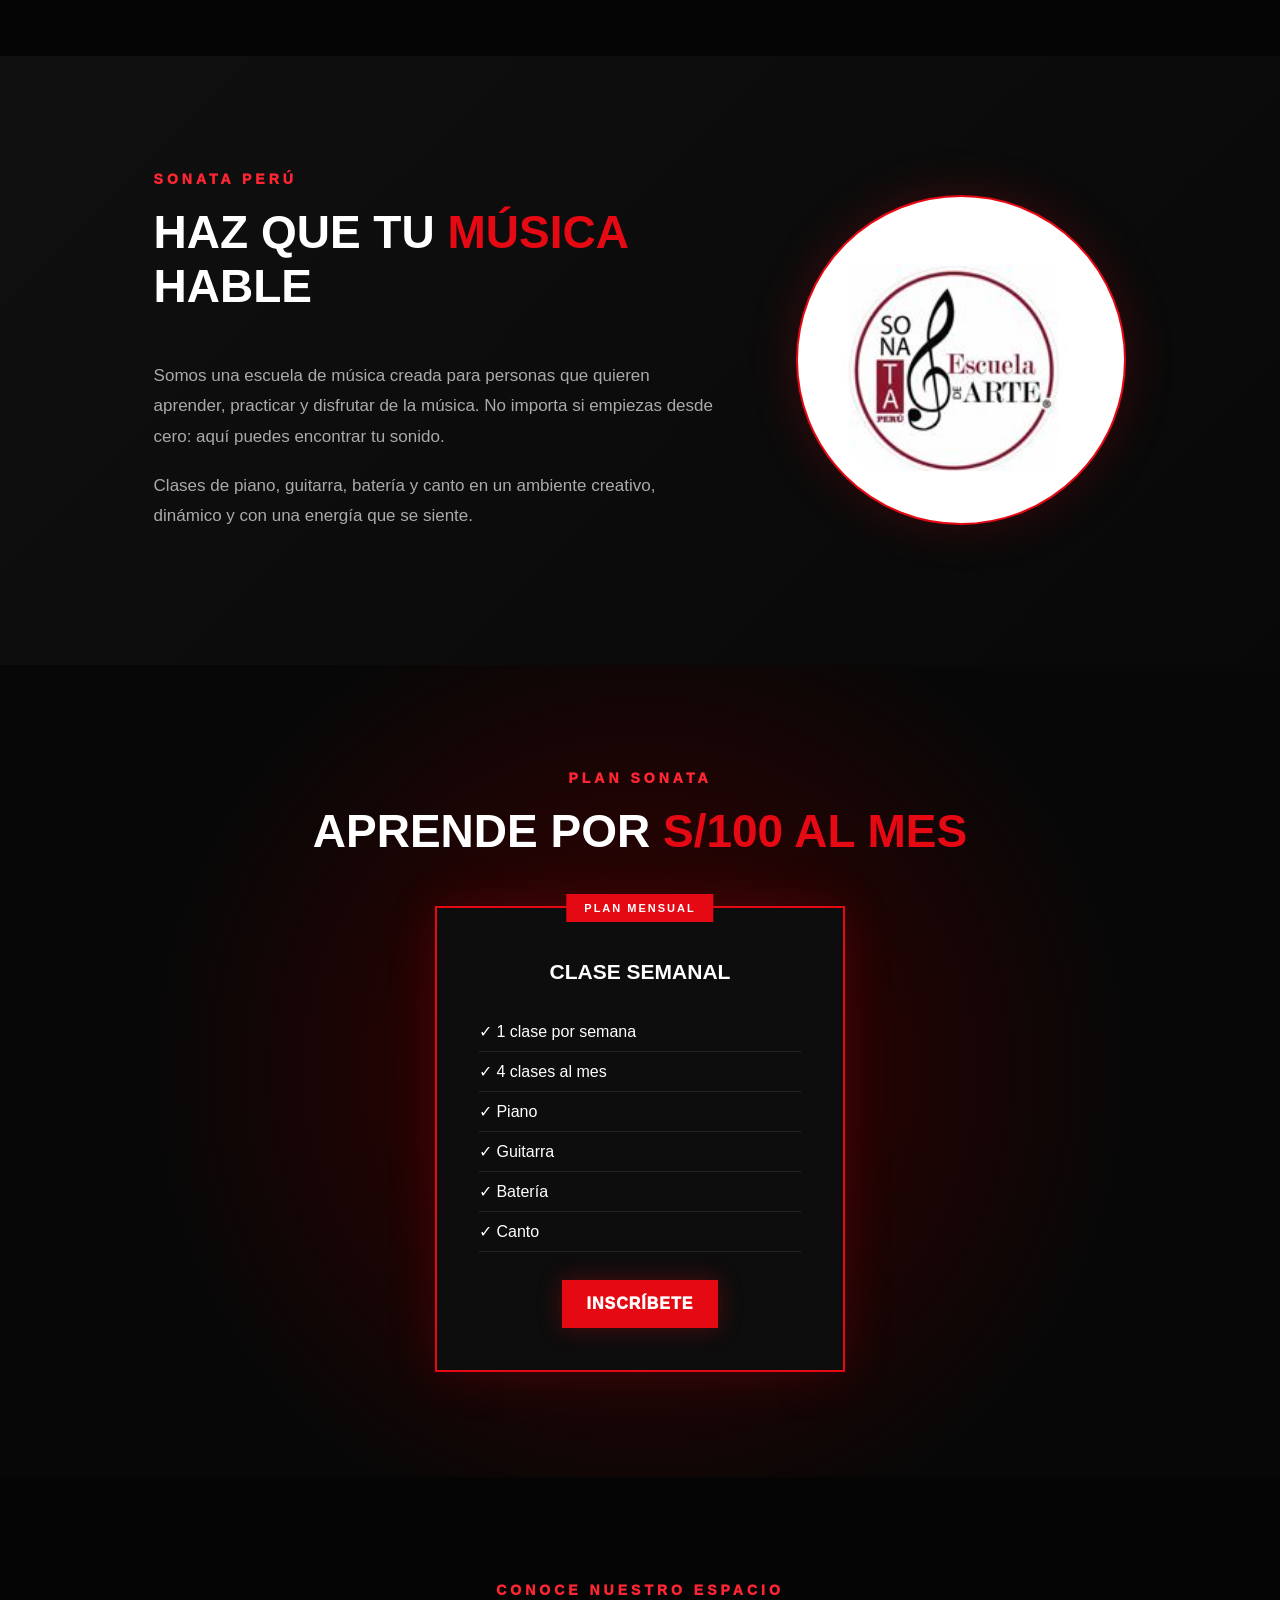
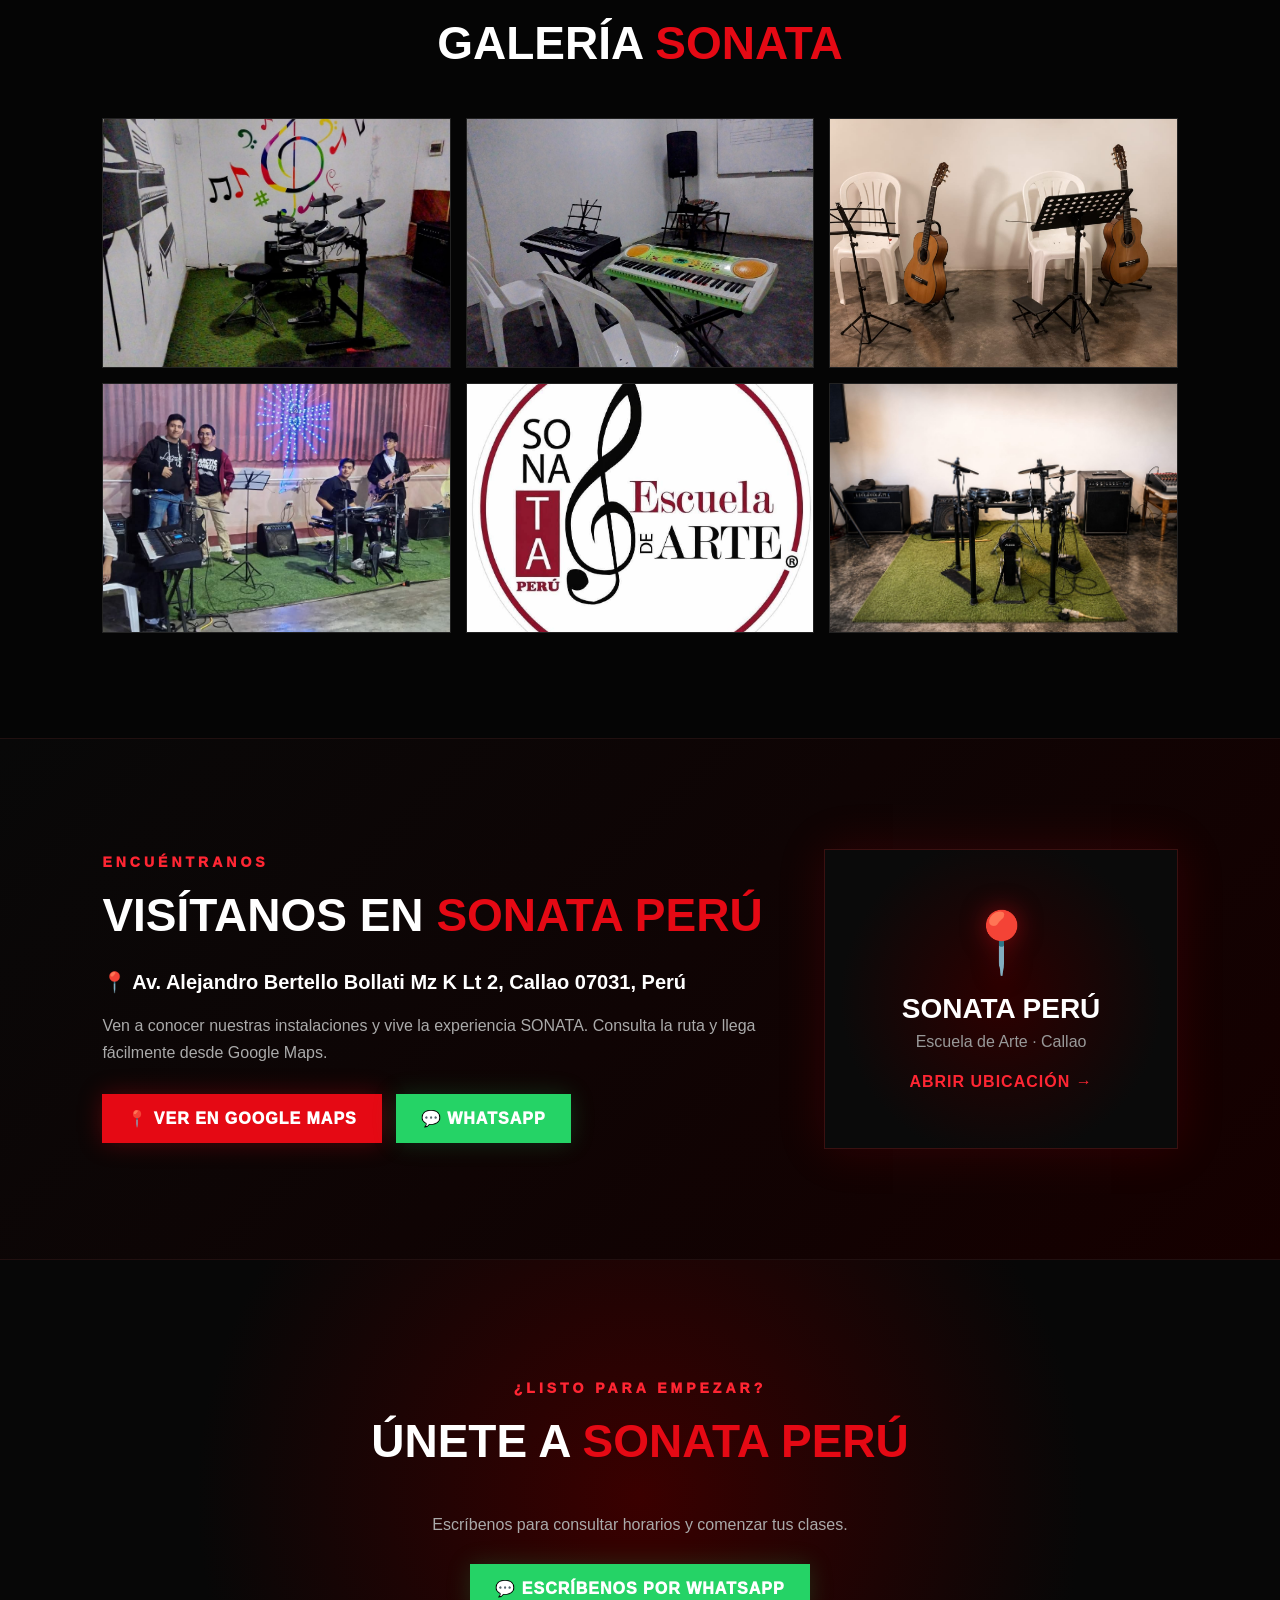
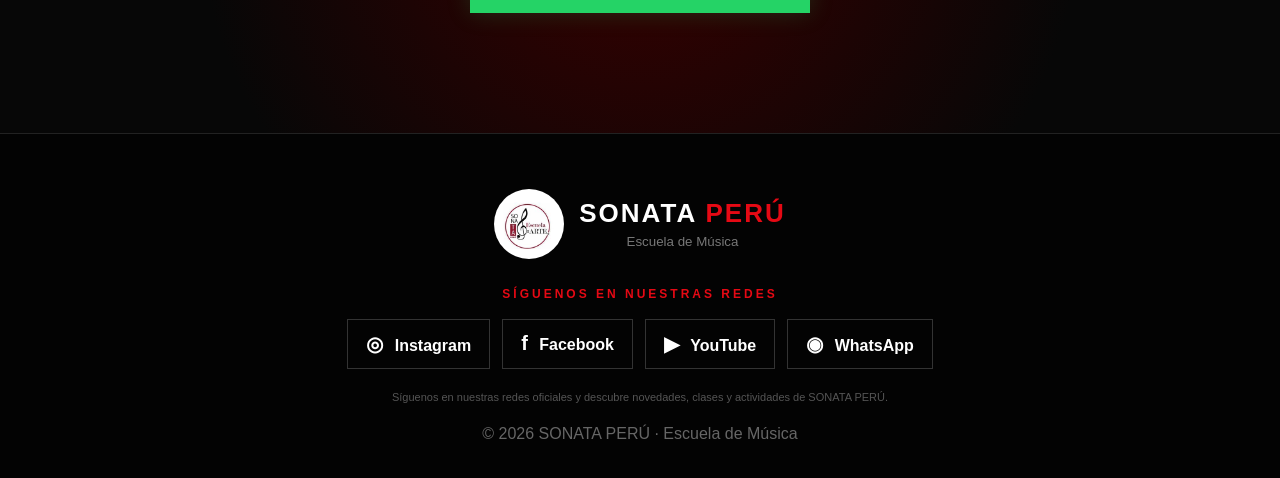
==== commit cf65cb67: "Update index.html" ====
--- a/index.html
+++ b/index.html
@@ -58,10 +58,25 @@
 </section>
 
 <section id="precio" class="section price-section">
- <p class="eyebrow">PLAN SONATA</p><h2>APRENDE POR <span>S/100</span></h2>
- <div class="price"><div class="price-tag">PLAN MENSUAL</div><h3>CLASE SEMANAL</h3><strong>S/100 AL MES</strong><small id="mes">AL MES</small><ul><li>✓ 1 clase por semana</li><li>✓ Piano</li><li>✓ Guitarra</li><li>✓ Batería</li><li>✓ Canto</li></ul><a href="#contacto" class="btn primary">INSCRÍBETE</a></div>
+    <p class="eyebrow">PLAN SONATA</p>
+    <h2>APRENDE POR <span>S/100 AL MES</span></h2>
+
+    <div class="price">
+        <div class="price-tag">PLAN MENSUAL</div>
+        <h3>CLASE SEMANAL</h3>
+
+        <ul>
+            <li>✓ 1 clase por semana</li>
+            <li>✓ 4 clases al mes</li>
+            <li>✓ Piano</li>
+            <li>✓ Guitarra</li>
+            <li>✓ Batería</li>
+            <li>✓ Canto</li>
+        </ul>
+
+        <a href="#contacto" class="btn primary">INSCRÍBETE</a>
+    </div>
 </section>
-
 <section id="galeria" class="section"><p class="eyebrow">CONOCE NUESTRO ESPACIO</p><h2>GALERÍA <span>SONATA</span></h2>
 <div class="gallery"><img src="img/bateria-sala.jpeg"><img src="img/piano-sala.jpeg"><img src="img/guitarras2.jpeg"><img src="img/banda.jpeg"><img src="img/guitarras3.jpeg"><img src="img/bateria-estudio.jpeg"></div>
 </section>
--- a/estilos.css
+++ b/estilos.css
@@ -1,3 +1,8 @@
+#mes{
+    font-size: 18pt;
+    font-family: Arial, Helvetica, sans-serif
+}
+
 *{margin:0;padding:0;box-sizing:border-box;scroll-behavior:smooth}
 :root{--red:#e50914;--red2:#ff2633;--black:#050505;--dark:#101010;--gray:#999}
 body{font-family:Arial,Helvetica,sans-serif;background:var(--black);color:#fff;overflow-x:hidden}
